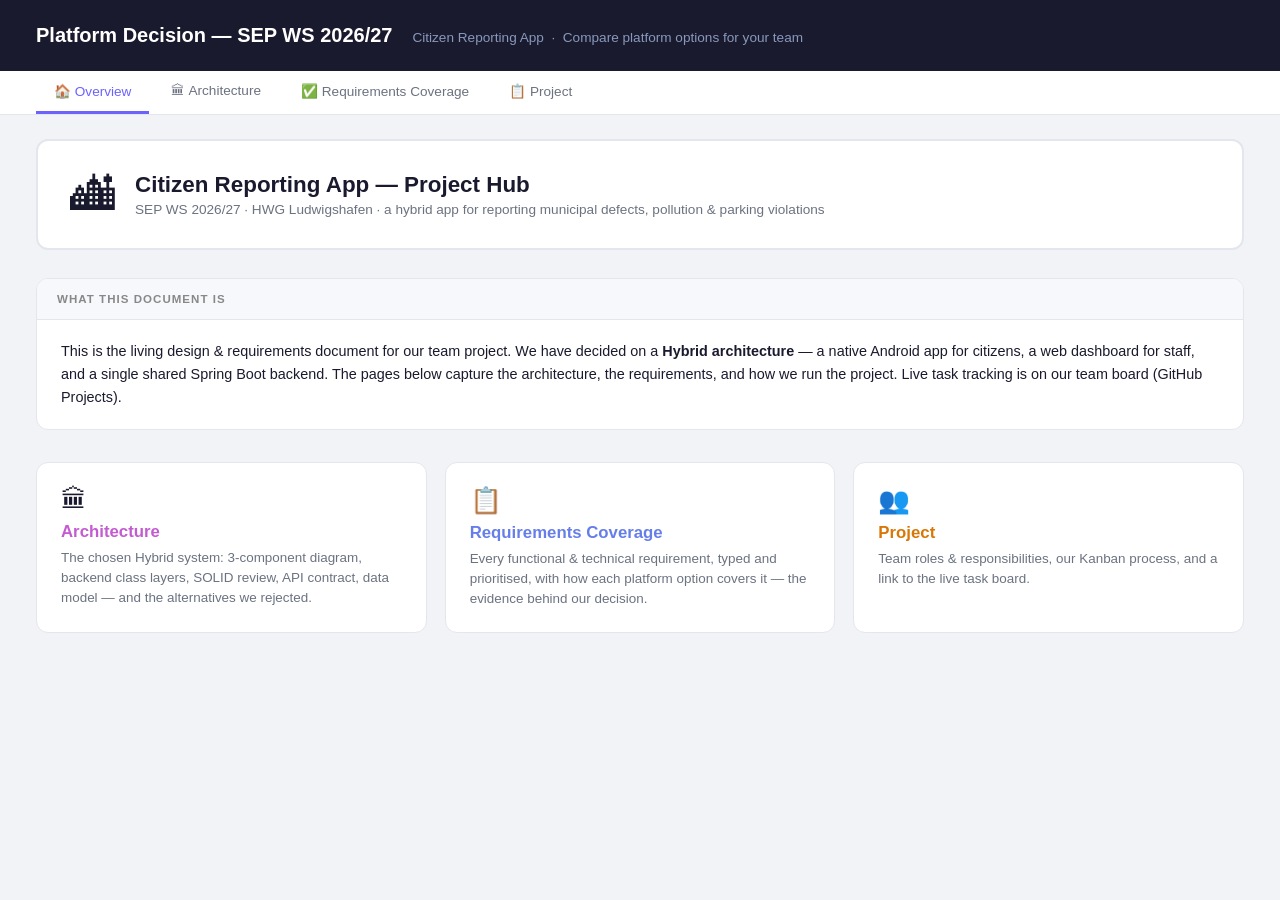
==== docs/platform-comparison.html @ 3f9d4eb7 "Move presentation page into /docs to separate it from source code" ====
<!DOCTYPE html>
<html lang="en">
<head>
<meta charset="UTF-8">
<meta name="viewport" content="width=device-width, initial-scale=1.0">
<title>Platform Decision — SEP WS 2026/27</title>
<style>
* { box-sizing: border-box; margin: 0; padding: 0; }

:root {
  --web:     #667eea;
  --desktop: #f09319;
  --mobile:  #11998e;
  --hybrid:  #c35bd1;
  --bg:      #f2f3f7;
  --surface: #ffffff;
  --border:  #e4e6ed;
  --text:    #1a1a2e;
  --muted:   #6b7280;
  --green:   #16a34a;
  --red:     #dc2626;
}

body { font-family: -apple-system, BlinkMacSystemFont, "Segoe UI", sans-serif; background: var(--bg); color: var(--text); }
html { overflow-y: scroll; }

/* ── HEADER ── */
header { background: var(--text); color: white; padding: 24px 36px; display: flex; align-items: baseline; gap: 20px; }
header h1 { font-size: 1.25rem; font-weight: 700; }
header span { color: #8899bb; font-size: 0.85rem; }

/* ── NAV TABS ── */
.tabs { background: var(--surface); border-bottom: 1px solid var(--border); padding: 0 36px; display: flex; gap: 4px; }
.tab { padding: 12px 18px; font-size: 0.85rem; font-weight: 500; color: var(--muted); border-bottom: 3px solid transparent; cursor: pointer; white-space: nowrap; transition: all 0.15s; }
.tab:hover { color: var(--text); }
.tab.active { color: #6c63ff; border-bottom-color: #6c63ff; }
.tab[data-view="web"].active    { color: var(--web);     border-bottom-color: var(--web); }
.tab[data-view="desktop"].active{ color: var(--desktop); border-bottom-color: var(--desktop); }
.tab[data-view="mobile"].active { color: var(--mobile);  border-bottom-color: var(--mobile); }
.tab[data-view="hybrid"].active { color: var(--hybrid);  border-bottom-color: var(--hybrid); }

/* ── TOOLBAR ── */
.toolbar { background: var(--surface); border-bottom: 1px solid var(--border); padding: 10px 36px; display: flex; gap: 10px; align-items: center; flex-wrap: wrap; }
.toolbar-label { font-size: 0.8rem; color: var(--muted); }
.chip { padding: 5px 14px; border-radius: 16px; border: 1.5px solid var(--border); background: var(--surface); font-size: 0.8rem; font-weight: 500; color: var(--muted); cursor: pointer; transition: all 0.15s; user-select: none; }
.chip:hover { border-color: #6c63ff; color: #6c63ff; }
.chip.sel { background: #6c63ff; border-color: #6c63ff; color: white; }
.chip[data-p="web"].sel    { background: var(--web);     border-color: var(--web); }
.chip[data-p="desktop"].sel{ background: var(--desktop); border-color: var(--desktop); }
.chip[data-p="mobile"].sel { background: var(--mobile);  border-color: var(--mobile); }
.chip[data-p="hybrid"].sel { background: var(--hybrid);  border-color: var(--hybrid); }
.sep { width: 1px; height: 20px; background: var(--border); margin: 0 4px; }

/* ── MAIN ── */
.main { padding: 24px 36px; max-width: 1600px; margin: 0 auto; }

/* ── CARDS GRID ── */
.cards-grid { display: grid; gap: 18px; grid-template-columns: repeat(4, 1fr); }
.cards-grid.two-col   { grid-template-columns: repeat(2, 1fr); }
.cards-grid.three-col { grid-template-columns: repeat(3, 1fr); }

.card {
  background: var(--surface);
  border-radius: 12px;
  border: 2px solid var(--border);
  overflow: hidden;
  transition: border-color 0.2s, box-shadow 0.2s, opacity 0.2s, transform 0.15s;
  cursor: default;
}
.card:hover { box-shadow: 0 4px 18px rgba(0,0,0,0.1); }
.card.hidden { display: none; }

.card-header { padding: 16px 20px; display: flex; align-items: center; gap: 12px; }
.card[data-p="web"]    .card-header { background: #667eea12; border-bottom: 2px solid #667eea30; }
.card[data-p="desktop"].card-header { background: #f0931912; border-bottom: 2px solid #f0931930; }
.card[data-p="mobile"] .card-header { background: #11998e12; border-bottom: 2px solid #11998e30; }
.card[data-p="hybrid"] .card-header { background: #c35bd112; border-bottom: 2px solid #c35bd130; }
.card-icon { font-size: 1.6rem; }
.card-name { font-size: 1rem; font-weight: 700; }
.card-sub  { font-size: 0.75rem; color: var(--muted); margin-top: 2px; }
.badge { margin-left: auto; font-size: 0.65rem; font-weight: 700; padding: 3px 9px; border-radius: 12px; letter-spacing: 0.04em; white-space: nowrap; }
.badge-rec  { background: #6c63ff; color: white; }
.badge-high { background: #dc262618; color: var(--red); }
.badge-combo{ background: #c35bd118; color: var(--hybrid); }

/* ── SECTION ── */
.section { padding: 14px 20px; border-top: 1px solid #f0f0f6; }
.sec-title { font-size: 0.67rem; font-weight: 700; text-transform: uppercase; letter-spacing: 0.09em; color: #aaa; margin-bottom: 10px; }

/* ── TAGS ── */
.tags { display: flex; flex-wrap: wrap; gap: 5px; }
.tag { padding: 3px 9px; border-radius: 5px; font-size: 0.73rem; font-weight: 500; }
.t-lang { background: #eef; color: #446; }
.t-fw   { background: #efe; color: #363; }
.t-db   { background: #fef3e2; color: #863; }
.t-map  { background: #e8f4fd; color: #256; }
.t-warn { background: #fef2f2; color: #991b1b; }

/* ── SCORES ── */
.scores { display: flex; flex-direction: column; gap: 9px; }
.sc-row { display: grid; grid-template-columns: 130px 1fr 36px; align-items: center; gap: 8px; }
.sc-label { font-size: 0.76rem; color: var(--muted); }
.sc-track { background: #f0f0f6; border-radius: 4px; height: 7px; overflow: visible; position: relative; }
.sc-bar   { height: 100%; border-radius: 4px; transition: width 0.5s ease; }
.card[data-p="web"]    .sc-bar { background: var(--web); }
.card[data-p="desktop"].sc-bar { background: var(--desktop); }
.card[data-p="mobile"] .sc-bar { background: var(--mobile); }
.card[data-p="hybrid"] .sc-bar { background: var(--hybrid); }
.sc-num { font-size: 0.72rem; font-weight: 600; color: var(--muted); text-align: right; }
.sc-best .sc-bar::after { content: "★"; position: absolute; right: -16px; top: -6px; font-size: 0.75rem; color: #f59e0b; }

/* ── PROS CONS ── */
.pc { display: grid; grid-template-columns: 1fr 1fr; gap: 10px; }
.pc-head { font-size: 0.72rem; font-weight: 700; margin-bottom: 6px; }
.pc-head.g { color: var(--green); }
.pc-head.r { color: var(--red); }
.pc-item { font-size: 0.77rem; color: #444; padding-left: 13px; position: relative; margin-bottom: 5px; line-height: 1.35; }
.pc-item.g::before { content: "+"; position: absolute; left: 0; color: var(--green); font-weight: 700; }
.pc-item.r::before { content: "−"; position: absolute; left: 0; color: var(--red); font-weight: 700; }

/* ── ARCHITECTURE (overview cards — diagram only) ── */
.arch-diagram {
  background: #f7f8fc; border-radius: 8px; padding: 12px 14px;
  font-family: "SFMono-Regular", Consolas, monospace; font-size: 0.72rem;
  line-height: 1.75; color: #334; white-space: pre; overflow-x: auto;
}

/* ── KNOWLEDGE ── */
.k-legend { display: flex; gap: 12px; margin-bottom: 8px; }
.k-leg { font-size: 0.7rem; color: var(--muted); display: flex; align-items: center; gap: 4px; }
.dot { width: 7px; height: 7px; border-radius: 50%; flex-shrink: 0; }
.dk { background: var(--green); }
.dl { background: #f59e0b; }
.dh { background: var(--red); }
.k-list { list-style: none; }
.k-list li { font-size: 0.78rem; padding: 5px 0; border-bottom: 1px solid #f4f4f8; display: flex; align-items: center; gap: 8px; color: #444; }
.k-list li:last-child { border-bottom: none; }

/* ── REQUIREMENTS TABLE ── */
.req-table { width: 100%; border-collapse: collapse; font-size: 0.8rem; table-layout: fixed; }
.req-table th { background: #f7f8fc; padding: 9px 12px; text-align: left; font-size: 0.72rem; font-weight: 700; text-transform: uppercase; letter-spacing: 0.06em; color: #aaa; border-bottom: 2px solid var(--border); white-space: nowrap; }
.req-table th.center { text-align: center; }
.req-table td { padding: 9px 12px; border-bottom: 1px solid #f4f4f8; vertical-align: middle; }
.req-table tr:last-child td { border-bottom: none; }
.req-table tr:hover td { background: #fafafa; }
.req-name { font-weight: 600; color: var(--text); }
.req-desc { font-size: 0.73rem; color: var(--muted); margin-top: 2px; }
.req-cell { text-align: center; }
.fit { display: inline-flex; align-items: center; gap: 4px; padding: 2px 8px; border-radius: 10px; font-size: 0.72rem; font-weight: 600; max-width: 100%; overflow: hidden; text-overflow: ellipsis; white-space: nowrap; }
.fit-good  { color: #374151; }
.fit-ok    { background: #fef9c3; color: #854d0e; }
.fit-poor  { background: #fee2e2; color: #991b1b; }
.fit-great { color: #374151; }

/* source / type / role / priority badges */
.src-badge { display: inline-block; font-size: 0.67rem; font-weight: 700; padding: 2px 7px; border-radius: 8px; white-space: nowrap; letter-spacing: 0.02em; }
.src-assigned { background: #dbeafe; color: #1e40af; }
.src-implied  { background: #fef9c3; color: #854d0e; }
.src-ext      { background: #f3e8ff; color: #6b21a8; }
.type-badge, .role-badge, .pri-badge { display: inline-block; font-size: 0.67rem; font-weight: 700; padding: 2px 7px; border-radius: 8px; white-space: nowrap; }
.type-func { background: #e0f2fe; color: #0369a1; }
.type-tech { background: #fce7f3; color: #9d174d; }
.role-citizen { background: #ecfdf5; color: #065f46; }
.role-staff   { background: #eff6ff; color: #1e40af; }
.role-both    { background: #f5f3ff; color: #5b21b6; }
.pri-core { background: #fef3c7; color: #92400e; }
.pri-opt  { background: #f1f5f9; color: #475569; }

/* ── REQ FILTER BAR ── */
.req-filter-bar { background: white; border-radius: 12px; border: 1px solid var(--border); padding: 12px 16px; margin-top: 12px; display: flex; gap: 10px; align-items: center; flex-wrap: wrap; }
.req-filter-group { display: flex; align-items: center; gap: 6px; }
.req-filter-label { font-size: 0.75rem; font-weight: 700; color: var(--muted); white-space: nowrap; }
.req-filter-sep { width: 1px; height: 22px; background: var(--border); }

/* empty state */
.req-empty { text-align: center; padding: 32px; color: var(--muted); font-size: 0.85rem; background: white; border-radius: 12px; border: 1px solid var(--border); margin-top: 0; }

/* ── VIEWS ── */
.view { display: none; }
.view.active { display: block; }

/* ── SECTION VISIBILITY ── */
.section[data-sec] { }

/* ── DETAIL PAGE ── */
.detail-page { display: flex; flex-direction: column; gap: 28px; }

.detail-hero {
  background: var(--surface); border-radius: 12px; border: 2px solid var(--border);
  padding: 28px 32px; display: flex; align-items: center; gap: 20px;
}
.detail-hero-icon { font-size: 2.8rem; flex-shrink: 0; }
.detail-hero-title { font-size: 1.4rem; font-weight: 700; }
.detail-hero-sub { font-size: 0.85rem; color: var(--muted); margin-top: 4px; }
.detail-hero-badge { margin-left: auto; font-size: 0.7rem; font-weight: 700; padding: 5px 14px; border-radius: 14px; white-space: nowrap; }

.view[id^="view-web"]     .detail-hero { border-color: #667eea40; background: #667eea08; }
.view[id^="view-desktop"] .detail-hero { border-color: #f0931940; background: #f0931908; }
.view[id^="view-mobile"]  .detail-hero { border-color: #11998e40; background: #11998e08; }
.view[id^="view-hybrid"]  .detail-hero { border-color: #c35bd140; background: #c35bd108; }

.detail-grid { display: grid; grid-template-columns: 1fr 1fr; gap: 20px; }
.detail-grid.single { grid-template-columns: 1fr; }

.detail-card {
  background: var(--surface); border-radius: 12px; border: 1px solid var(--border);
  overflow: hidden;
}
.detail-card-header {
  padding: 14px 20px; background: #f7f8fc; border-bottom: 1px solid var(--border);
  font-size: 0.72rem; font-weight: 700; text-transform: uppercase;
  letter-spacing: 0.09em; color: #888;
}
.detail-card-body { padding: 18px 20px; }

/* tech table */
.tech-table { width: 100%; border-collapse: collapse; }
.tech-table tr { border-bottom: 1px solid #f0f0f6; }
.tech-table tr:last-child { border-bottom: none; }
.tech-table td { padding: 9px 4px; vertical-align: top; font-size: 0.82rem; }
.tech-table td:first-child { width: 130px; font-weight: 600; color: var(--muted); font-size: 0.75rem; padding-right: 12px; padding-top: 11px; }
.tech-tags { display: flex; flex-wrap: wrap; gap: 5px; }

/* component list */
.comp-list { display: flex; flex-direction: column; gap: 14px; }
.comp-item { display: flex; gap: 14px; align-items: flex-start; }
.comp-icon { font-size: 1.4rem; flex-shrink: 0; margin-top: 2px; }
.comp-name { font-size: 0.85rem; font-weight: 700; color: var(--text); margin-bottom: 4px; }
.comp-desc { font-size: 0.8rem; color: #555; line-height: 1.5; }
.comp-detail { font-size: 0.77rem; color: var(--muted); margin-top: 6px; line-height: 1.45; }
.comp-tags { display: flex; flex-wrap: wrap; gap: 4px; margin-top: 6px; }

/* arch diagram — wider in detail view */
.detail-arch-diagram {
  background: #f7f8fc; border-radius: 8px; padding: 16px 18px;
  font-family: "SFMono-Regular", Consolas, monospace; font-size: 0.76rem;
  line-height: 1.8; color: #334; white-space: pre; overflow-x: auto;
}

/* flow steps */
.flow-steps { display: flex; flex-direction: column; gap: 0; }
.flow-step { display: flex; gap: 14px; align-items: flex-start; padding: 12px 0; border-bottom: 1px solid #f0f0f6; }
.flow-step:last-child { border-bottom: none; }
.flow-num { width: 24px; height: 24px; border-radius: 50%; background: #6c63ff18; color: #6c63ff; font-size: 0.72rem; font-weight: 700; display: flex; align-items: center; justify-content: center; flex-shrink: 0; margin-top: 1px; }
.view[id="view-web"]     .flow-num { background: #667eea18; color: var(--web); }
.view[id="view-desktop"] .flow-num { background: #f0931918; color: var(--desktop); }
.view[id="view-mobile"]  .flow-num { background: #11998e18; color: var(--mobile); }
.view[id="view-hybrid"]  .flow-num { background: #c35bd118; color: var(--hybrid); }
.flow-title { font-size: 0.82rem; font-weight: 600; color: var(--text); margin-bottom: 3px; }
.flow-desc  { font-size: 0.78rem; color: var(--muted); line-height: 1.4; }

/* data model table */
.data-table { width: 100%; border-collapse: collapse; font-size: 0.8rem; }
.data-table th { background: #f7f8fc; padding: 7px 10px; text-align: left; font-size: 0.7rem; font-weight: 700; text-transform: uppercase; letter-spacing: 0.06em; color: #aaa; border-bottom: 2px solid var(--border); }
.data-table td { padding: 7px 10px; border-bottom: 1px solid #f4f4f8; color: #444; }
.data-table tr:last-child td { border-bottom: none; }
.col-type { font-family: "SFMono-Regular", Consolas, monospace; font-size: 0.72rem; color: #6c63ff; }
.col-note { font-size: 0.72rem; color: var(--muted); }

/* warning / info callout */
.callout { border-radius: 8px; padding: 12px 16px; font-size: 0.8rem; line-height: 1.5; display: flex; gap: 10px; align-items: flex-start; }
.callout-warn { background: #fef9c3; border-left: 3px solid #d97706; color: #78350f; }
.callout-info { background: #eff6ff; border-left: 3px solid #3b82f6; color: #1e40af; }
.callout-danger { background: #fee2e2; border-left: 3px solid #dc2626; color: #7f1d1d; }
.callout-icon { font-size: 1rem; flex-shrink: 0; margin-top: 1px; }
/* ── PROJECT VIEW ── */
.project-page { display: flex; flex-direction: column; gap: 28px; }

/* sprint timeline */
.sprint-timeline { display: flex; gap: 0; background: var(--surface); border-radius: 12px; border: 1px solid var(--border); overflow: hidden; }
.sprint-block { flex: 1; padding: 16px 18px; border-right: 1px solid var(--border); position: relative; }
.sprint-block:last-child { border-right: none; }
.sprint-block.active-phase { background: #6c63ff08; }
.sprint-num { font-size: 0.65rem; font-weight: 700; text-transform: uppercase; letter-spacing: 0.1em; color: var(--muted); margin-bottom: 4px; }
.sprint-name { font-size: 0.88rem; font-weight: 700; color: var(--text); margin-bottom: 6px; }
.sprint-goal { font-size: 0.75rem; color: var(--muted); line-height: 1.4; margin-bottom: 10px; }
.sprint-deliverables { display: flex; flex-direction: column; gap: 4px; }
.sprint-del { font-size: 0.72rem; color: #444; padding-left: 11px; position: relative; }
.sprint-del::before { content: "·"; position: absolute; left: 2px; color: #aaa; }
.sprint-status { display: inline-block; font-size: 0.62rem; font-weight: 700; padding: 2px 7px; border-radius: 8px; margin-top: 10px; letter-spacing: 0.04em; }
.status-done     { background: #dcfce7; color: #166534; }
.status-active   { background: #6c63ff18; color: #6c63ff; }
.status-pending  { background: #f1f5f9; color: #64748b; }

/* team table */
.team-table { width: 100%; border-collapse: collapse; font-size: 0.82rem; }
.team-table th { background: #f7f8fc; padding: 9px 14px; text-align: left; font-size: 0.7rem; font-weight: 700; text-transform: uppercase; letter-spacing: 0.07em; color: #aaa; border-bottom: 2px solid var(--border); }
.team-table td { padding: 10px 14px; border-bottom: 1px solid #f4f4f8; vertical-align: top; }
.team-table tr:last-child td { border-bottom: none; }
.member-name { font-weight: 700; color: var(--text); }
.member-you  { font-size: 0.65rem; font-weight: 700; background: #6c63ff; color: white; padding: 1px 6px; border-radius: 8px; margin-left: 6px; vertical-align: middle; }
.role-primary { font-weight: 600; color: var(--text); font-size: 0.8rem; }
.role-secondary { font-size: 0.74rem; color: var(--muted); margin-top: 2px; }
.pres-topic { display: inline-block; background: #eff6ff; color: #1e40af; font-size: 0.68rem; font-weight: 600; padding: 2px 7px; border-radius: 8px; margin: 2px 2px 2px 0; }
.report-topic { display: inline-block; background: #f0fdf4; color: #166534; font-size: 0.68rem; font-weight: 600; padding: 2px 7px; border-radius: 8px; margin: 2px 2px 2px 0; }

/* product backlog overview table */
.backlog-table { width: 100%; border-collapse: collapse; font-size: 0.8rem; table-layout: fixed; }
.backlog-table th { background: #f7f8fc; padding: 9px 14px; text-align: left; font-size: 0.7rem; font-weight: 700; text-transform: uppercase; letter-spacing: 0.07em; color: #aaa; border-bottom: 2px solid var(--border); }
.backlog-table td { padding: 9px 14px; border-bottom: 1px solid #f4f4f8; vertical-align: top; }
.backlog-table tr:last-child td { border-bottom: none; }
.backlog-table .sprint-col { font-weight: 700; color: var(--text); white-space: nowrap; }
.backlog-owner { display: inline-block; font-size: 0.68rem; font-weight: 700; background: #6c63ff12; color: #6c63ff; padding: 1px 7px; border-radius: 6px; margin: 1px 2px 1px 0; }
.backlog-task { font-size: 0.75rem; color: #444; margin: 1px 0; }

.tech-info-tag { cursor: pointer; transition: transform 0.1s, box-shadow 0.1s; }
.tech-info-tag:hover { transform: translateY(-1px); box-shadow: 0 2px 8px rgba(0,0,0,0.12); }
.tech-info-tag.active { outline: 2px solid #6c63ff; outline-offset: 1px; }
.tech-drawer-section { display: flex; flex-direction: column; gap: 6px; }
.tech-drawer-section-title { font-size: 0.68rem; font-weight: 700; text-transform: uppercase; letter-spacing: 0.08em; color: #6c63ff; }
.tech-drawer-section-body { font-size: 0.82rem; line-height: 1.6; color: #374151; }
.tech-drawer-install { background: #1e1e2e; color: #a5b4fc; font-family: ui-monospace,SFMono-Regular,Menlo,monospace; font-size: 0.78rem; padding: 10px 14px; border-radius: 6px; white-space: pre-wrap; line-height: 1.6; }
.tech-drawer-install .cmd-comment { color: #6b7280; }

/* process model note */
.process-note { background: var(--surface); border-radius: 12px; border: 1px solid var(--border); padding: 20px 24px; }
.process-note-title { font-size: 0.72rem; font-weight: 700; text-transform: uppercase; letter-spacing: 0.09em; color: #aaa; margin-bottom: 10px; }
.process-note p { font-size: 0.82rem; color: #444; line-height: 1.6; margin-bottom: 8px; }
.process-note p:last-child { margin-bottom: 0; }
.process-note strong { color: var(--text); }

</style>
</head>
<body>

<header>
  <h1>Platform Decision — SEP WS 2026/27</h1>
  <span>Citizen Reporting App &nbsp;·&nbsp; Compare platform options for your team</span>
</header>

<!-- TABS -->
<div class="tabs">
  <div class="tab active" data-view="overview">🏠 Overview</div>
  <div class="tab" data-view="hybrid">🏛 Architecture</div>
  <div class="tab" data-view="requirements">✅ Requirements Coverage</div>
  <div class="tab" data-view="project">📋 Project</div>
</div>

<div class="main">

  <!-- ════════════════════════════════════════════════════════
       OVERVIEW VIEW — landing page
  ════════════════════════════════════════════════════════ -->
  <div class="view active" id="view-overview">
    <div class="detail-page">

      <div class="detail-hero">
        <div class="detail-hero-icon">🏙</div>
        <div>
          <div class="detail-hero-title">Citizen Reporting App — Project Hub</div>
          <div class="detail-hero-sub">SEP WS 2026/27 · HWG Ludwigshafen · a hybrid app for reporting municipal defects, pollution &amp; parking violations</div>
        </div>
      </div>

      <div class="detail-card">
        <div class="detail-card-header">What this document is</div>
        <div class="detail-card-body" style="padding:20px 24px;font-size:0.9rem;line-height:1.6;color:var(--text);">
          This is the living design &amp; requirements document for our team project. We have decided on a <strong>Hybrid architecture</strong> — a native Android app for citizens, a web dashboard for staff, and a single shared Spring Boot backend. The pages below capture the architecture, the requirements, and how we run the project. Live task tracking is on our team board (GitHub Projects).
        </div>
      </div>

      <div class="cards-grid three-col" style="margin-top:4px;">
        <div class="detail-card" style="cursor:pointer;" onclick="document.querySelector('.tab[data-view=&quot;hybrid&quot;]').click()">
          <div class="detail-card-body" style="padding:22px 24px;">
            <div style="font-size:1.6rem;margin-bottom:8px;">🏛</div>
            <div style="font-weight:700;font-size:1.05rem;margin-bottom:6px;color:var(--hybrid);">Architecture</div>
            <div style="font-size:0.84rem;color:var(--muted);line-height:1.5;">The chosen Hybrid system: 3-component diagram, backend class layers, SOLID review, API contract, data model — and the alternatives we rejected.</div>
          </div>
        </div>
        <div class="detail-card" style="cursor:pointer;" onclick="document.querySelector('.tab[data-view=&quot;requirements&quot;]').click()">
          <div class="detail-card-body" style="padding:22px 24px;">
            <div style="font-size:1.6rem;margin-bottom:8px;">📋</div>
            <div style="font-weight:700;font-size:1.05rem;margin-bottom:6px;color:var(--web);">Requirements Coverage</div>
            <div style="font-size:0.84rem;color:var(--muted);line-height:1.5;">Every functional &amp; technical requirement, typed and prioritised, with how each platform option covers it — the evidence behind our decision.</div>
          </div>
        </div>
        <div class="detail-card" style="cursor:pointer;" onclick="document.querySelector('.tab[data-view=&quot;project&quot;]').click()">
          <div class="detail-card-body" style="padding:22px 24px;">
            <div style="font-size:1.6rem;margin-bottom:8px;">👥</div>
            <div style="font-weight:700;font-size:1.05rem;margin-bottom:6px;color:#d97706;">Project</div>
            <div style="font-size:0.84rem;color:var(--muted);line-height:1.5;">Team roles &amp; responsibilities, our Kanban process, and a link to the live task board.</div>
          </div>
        </div>
      </div>

    </div>
  </div>

  <!-- ════════════════════════════════════════════════════════
       REQUIREMENTS VIEW
  ════════════════════════════════════════════════════════ -->
  <div class="view" id="view-requirements">
    <div class="req-filter-bar">
      <div class="req-filter-group">
        <span class="req-filter-label">Type</span>
        <div class="chip" data-rf="type" data-rv="functional">Functional</div>
        <div class="chip" data-rf="type" data-rv="technical">Technical</div>
      </div>
      <div class="req-filter-sep"></div>
      <div class="req-filter-group">
        <span class="req-filter-label">Role</span>
        <div class="chip" data-rf="role" data-rv="citizen">Citizen</div>
        <div class="chip" data-rf="role" data-rv="staff">Staff</div>
        <div class="chip" data-rf="role" data-rv="both">Both</div>
      </div>
      <div class="req-filter-sep"></div>
      <div class="req-filter-group">
        <span class="req-filter-label">Source</span>
        <div class="chip" data-rf="source" data-rv="assigned">From assignment</div>
        <div class="chip" data-rf="source" data-rv="implied">Implied</div>
        <div class="chip" data-rf="source" data-rv="team">Team idea</div>
      </div>
      <div class="req-filter-sep"></div>
      <div class="req-filter-group">
        <span class="req-filter-label">Priority</span>
        <div class="chip" data-rf="priority" data-rv="core">Core</div>
        <div class="chip" data-rf="priority" data-rv="optional">Optional</div>
      </div>
    </div>

    <div id="req-empty" class="req-empty" style="display:none">No requirements match the current filters.</div>

    <div id="req-table-wrap" style="background:white;border-radius:12px;border:1px solid var(--border);overflow:hidden;margin-top:0;">
      <table class="req-table" id="reqTable">
        <thead>
          <tr>
            <th style="width:220px">Requirement</th>
            <th style="width:100px">Source</th>
            <th style="width:90px">Type</th>
            <th style="width:80px">Role</th>
            <th style="width:80px">Priority</th>
            <th class="center" style="width:140px;color:var(--web)">🌐 Web</th>
            <th class="center" style="width:140px;color:var(--desktop)">🖥 Desktop</th>
            <th class="center" style="width:140px;color:var(--mobile)">📱 Mobile</th>
            <th class="center" style="width:140px;color:var(--hybrid)">🔀 Hybrid</th>
          </tr>
        </thead>
        <tbody>
          <tr data-type="functional" data-role="citizen" data-source="assigned" data-priority="core">
            <td><div class="req-name">Report submission form</div><div class="req-desc">Submit with type, description, photo, and location</div></td>
            <td><span class="src-badge src-assigned">from assignment</span></td>
            <td><span class="type-badge type-func">Functional</span></td>
            <td><span class="role-badge role-citizen">Citizen</span></td>
            <td><span class="pri-badge pri-core">Core</span></td>
            <td class="req-cell"><span class="fit fit-great">✓ HTML form</span></td>
            <td class="req-cell"><span class="fit fit-great">✓ JavaFX form</span></td>
            <td class="req-cell"><span class="fit fit-great">✓ Native UI</span></td>
            <td class="req-cell"><span class="fit fit-great">✓ Native UI</span></td>
          </tr>
          <tr data-type="functional" data-role="citizen" data-source="assigned" data-priority="core">
            <td><div class="req-name">Map-based location selection</div><div class="req-desc">Citizen taps/clicks a point on the map to set location</div></td>
            <td><span class="src-badge src-assigned">from assignment</span></td>
            <td><span class="type-badge type-func">Functional</span></td>
            <td><span class="role-badge role-citizen">Citizen</span></td>
            <td><span class="pri-badge pri-core">Core</span></td>
            <td class="req-cell"><span class="fit fit-great">✓ Leaflet click</span></td>
            <td class="req-cell"><span class="fit fit-poor">✗ WebView hack</span></td>
            <td class="req-cell"><span class="fit fit-great">✓ OSMDroid</span></td>
            <td class="req-cell"><span class="fit fit-great">✓ OSMDroid</span></td>
          </tr>
          <tr data-type="functional" data-role="citizen" data-source="assigned" data-priority="core">
            <td><div class="req-name">Photo attachment</div><div class="req-desc">Optionally attach a photo to the report</div></td>
            <td><span class="src-badge src-assigned">from assignment</span></td>
            <td><span class="type-badge type-func">Functional</span></td>
            <td><span class="role-badge role-citizen">Citizen</span></td>
            <td><span class="pri-badge pri-core">Core</span></td>
            <td class="req-cell"><span class="fit fit-great">✓ File input</span></td>
            <td class="req-cell"><span class="fit fit-great">✓ File chooser</span></td>
            <td class="req-cell"><span class="fit fit-great">✓ Camera intent</span></td>
            <td class="req-cell"><span class="fit fit-great">✓ Camera intent</span></td>
          </tr>
          <tr data-type="functional" data-role="citizen" data-source="assigned" data-priority="core">
            <td><div class="req-name">Report category selection</div><div class="req-desc">Choose between defect, pollution, or parking violation</div></td>
            <td><span class="src-badge src-assigned">from assignment</span></td>
            <td><span class="type-badge type-func">Functional</span></td>
            <td><span class="role-badge role-citizen">Citizen</span></td>
            <td><span class="pri-badge pri-core">Core</span></td>
            <td class="req-cell"><span class="fit fit-great">✓ Dropdown/radio</span></td>
            <td class="req-cell"><span class="fit fit-great">✓ ComboBox</span></td>
            <td class="req-cell"><span class="fit fit-great">✓ Spinner/Radio</span></td>
            <td class="req-cell"><span class="fit fit-great">✓ All</span></td>
          </tr>
          <tr data-type="functional" data-role="citizen" data-source="assigned" data-priority="core">
            <td><div class="req-name">Textual description</div><div class="req-desc">Free-text field to describe the issue</div></td>
            <td><span class="src-badge src-assigned">from assignment</span></td>
            <td><span class="type-badge type-func">Functional</span></td>
            <td><span class="role-badge role-citizen">Citizen</span></td>
            <td><span class="pri-badge pri-core">Core</span></td>
            <td class="req-cell"><span class="fit fit-great">✓ Textarea</span></td>
            <td class="req-cell"><span class="fit fit-great">✓ TextArea</span></td>
            <td class="req-cell"><span class="fit fit-great">✓ EditText</span></td>
            <td class="req-cell"><span class="fit fit-great">✓ All</span></td>
          </tr>
          <tr data-type="functional" data-role="staff" data-source="assigned" data-priority="core">
            <td><div class="req-name">View all submitted reports</div><div class="req-desc">List or table of all citizen reports</div></td>
            <td><span class="src-badge src-assigned">from assignment</span></td>
            <td><span class="type-badge type-func">Functional</span></td>
            <td><span class="role-badge role-staff">Staff</span></td>
            <td><span class="pri-badge pri-core">Core</span></td>
            <td class="req-cell"><span class="fit fit-great">✓ Table/list view</span></td>
            <td class="req-cell"><span class="fit fit-great">✓ TableView</span></td>
            <td class="req-cell"><span class="fit fit-poor">✗ Needs extra UI</span></td>
            <td class="req-cell"><span class="fit fit-great">✓ Web dashboard</span></td>
          </tr>
          <tr data-type="functional" data-role="staff" data-source="assigned" data-priority="core">
            <td><div class="req-name">Edit report details</div><div class="req-desc">Staff can update or annotate a report</div></td>
            <td><span class="src-badge src-assigned">from assignment</span></td>
            <td><span class="type-badge type-func">Functional</span></td>
            <td><span class="role-badge role-staff">Staff</span></td>
            <td><span class="pri-badge pri-core">Core</span></td>
            <td class="req-cell"><span class="fit fit-great">✓ Form in browser</span></td>
            <td class="req-cell"><span class="fit fit-great">✓ Edit dialog</span></td>
            <td class="req-cell"><span class="fit fit-poor">✗ Needs extra UI</span></td>
            <td class="req-cell"><span class="fit fit-great">✓ Web form</span></td>
          </tr>
          <tr data-type="functional" data-role="staff" data-source="assigned" data-priority="core">
            <td><div class="req-name">Delete resolved reports</div><div class="req-desc">Remove a report after it has been handled</div></td>
            <td><span class="src-badge src-assigned">from assignment</span></td>
            <td><span class="type-badge type-func">Functional</span></td>
            <td><span class="role-badge role-staff">Staff</span></td>
            <td><span class="pri-badge pri-core">Core</span></td>
            <td class="req-cell"><span class="fit fit-great">✓ DELETE endpoint</span></td>
            <td class="req-cell"><span class="fit fit-great">✓ Button + SQL</span></td>
            <td class="req-cell"><span class="fit fit-poor">✗ Needs extra UI</span></td>
            <td class="req-cell"><span class="fit fit-great">✓ Web action</span></td>
          </tr>
          <tr data-type="technical" data-role="both" data-source="assigned" data-priority="core">
            <td><div class="req-name">Java and/or JavaScript</div><div class="req-desc">Mandatory language constraint from assignment</div></td>
            <td><span class="src-badge src-assigned">from assignment</span></td>
            <td><span class="type-badge type-tech">Technical</span></td>
            <td><span class="role-badge role-both">Both</span></td>
            <td><span class="pri-badge pri-core">Core</span></td>
            <td class="req-cell"><span class="fit fit-great">✓ Both</span></td>
            <td class="req-cell"><span class="fit fit-great">✓ Java only</span></td>
            <td class="req-cell"><span class="fit fit-great">✓ Java (Android)</span></td>
            <td class="req-cell"><span class="fit fit-great">✓ Both</span></td>
          </tr>
          <tr data-type="technical" data-role="both" data-source="assigned" data-priority="core">
            <td><div class="req-name">OpenStreetMap / Leaflet</div><div class="req-desc">Suggested tools for map data and rendering</div></td>
            <td><span class="src-badge src-assigned">from assignment</span></td>
            <td><span class="type-badge type-tech">Technical</span></td>
            <td><span class="role-badge role-both">Both</span></td>
            <td><span class="pri-badge pri-core">Core</span></td>
            <td class="req-cell"><span class="fit fit-great">✓ Leaflet native</span></td>
            <td class="req-cell"><span class="fit fit-ok">△ Via WebView</span></td>
            <td class="req-cell"><span class="fit fit-great">✓ OSMDroid</span></td>
            <td class="req-cell"><span class="fit fit-great">✓ Both</span></td>
          </tr>
          <tr data-type="technical" data-role="both" data-source="implied" data-priority="core">
            <td><div class="req-name">Shared data between roles</div><div class="req-desc">Citizen submissions must be visible to staff — requires a central data store</div></td>
            <td><span class="src-badge src-implied">implied</span></td>
            <td><span class="type-badge type-tech">Technical</span></td>
            <td><span class="role-badge role-both">Both</span></td>
            <td><span class="pri-badge pri-core">Core</span></td>
            <td class="req-cell"><span class="fit fit-great">✓ Central DB</span></td>
            <td class="req-cell"><span class="fit fit-poor">✗ Standalone breaks this</span></td>
            <td class="req-cell"><span class="fit fit-great">✓ Central DB</span></td>
            <td class="req-cell"><span class="fit fit-great">✓ Central DB</span></td>
          </tr>
          <tr data-type="functional" data-role="citizen" data-source="assigned" data-priority="optional">
            <td><div class="req-name">Parking violation reports</div><div class="req-desc">Third report category, explicitly marked optional in the assignment</div></td>
            <td><span class="src-badge src-assigned">from assignment</span></td>
            <td><span class="type-badge type-func">Functional</span></td>
            <td><span class="role-badge role-citizen">Citizen</span></td>
            <td><span class="pri-badge pri-opt">Optional</span></td>
            <td class="req-cell"><span class="fit fit-great">✓ Extra enum value</span></td>
            <td class="req-cell"><span class="fit fit-great">✓ Extra enum value</span></td>
            <td class="req-cell"><span class="fit fit-great">✓ Extra category</span></td>
            <td class="req-cell"><span class="fit fit-great">✓ All</span></td>
          </tr>
          <tr data-type="technical" data-role="staff" data-source="team" data-priority="optional">
            <td><div class="req-name">Staff authentication / login</div><div class="req-desc">Protect the staff view behind a login — not in the assignment but needed for any real deployment</div></td>
            <td><span class="src-badge src-ext">team idea</span></td>
            <td><span class="type-badge type-tech">Technical</span></td>
            <td><span class="role-badge role-staff">Staff</span></td>
            <td><span class="pri-badge pri-opt">Optional</span></td>
            <td class="req-cell"><span class="fit fit-great">✓ Session / JWT</span></td>
            <td class="req-cell"><span class="fit fit-ok">△ Local login dialog</span></td>
            <td class="req-cell"><span class="fit fit-poor">✗ Needs extra UI</span></td>
            <td class="req-cell"><span class="fit fit-great">✓ Web login</span></td>
          </tr>
          <tr data-type="functional" data-role="citizen" data-source="team" data-priority="optional">
            <td><div class="req-name">GPS auto-fill location</div><div class="req-desc">Pre-fill the map location from device GPS</div></td>
            <td><span class="src-badge src-ext">team idea</span></td>
            <td><span class="type-badge type-func">Functional</span></td>
            <td><span class="role-badge role-citizen">Citizen</span></td>
            <td><span class="pri-badge pri-opt">Optional</span></td>
            <td class="req-cell"><span class="fit fit-ok">△ Browser Geolocation API</span></td>
            <td class="req-cell"><span class="fit fit-poor">✗ Not available</span></td>
            <td class="req-cell"><span class="fit fit-great">✓ FusedLocation</span></td>
            <td class="req-cell"><span class="fit fit-great">✓ FusedLocation</span></td>
          </tr>
          <tr data-type="functional" data-role="staff" data-source="team" data-priority="optional">
            <td><div class="req-name">Map overview for staff</div><div class="req-desc">Staff see all open reports as pins on a map</div></td>
            <td><span class="src-badge src-ext">team idea</span></td>
            <td><span class="type-badge type-func">Functional</span></td>
            <td><span class="role-badge role-staff">Staff</span></td>
            <td><span class="pri-badge pri-opt">Optional</span></td>
            <td class="req-cell"><span class="fit fit-great">✓ Leaflet markers</span></td>
            <td class="req-cell"><span class="fit fit-poor">✗ WebView hack</span></td>
            <td class="req-cell"><span class="fit fit-poor">✗ Needs extra UI</span></td>
            <td class="req-cell"><span class="fit fit-great">✓ Leaflet (web)</span></td>
          </tr>
          <tr data-type="functional" data-role="staff" data-source="team" data-priority="optional">
            <td><div class="req-name">Report status tracking</div><div class="req-desc">Status field (open → in progress → resolved)</div></td>
            <td><span class="src-badge src-ext">team idea</span></td>
            <td><span class="type-badge type-func">Functional</span></td>
            <td><span class="role-badge role-staff">Staff</span></td>
            <td><span class="pri-badge pri-opt">Optional</span></td>
            <td class="req-cell"><span class="fit fit-great">✓ Dropdown + DB column</span></td>
            <td class="req-cell"><span class="fit fit-great">✓ ComboBox + DB</span></td>
            <td class="req-cell"><span class="fit fit-poor">✗ Needs extra UI</span></td>
            <td class="req-cell"><span class="fit fit-great">✓ Both UIs</span></td>
          </tr>
        </tbody>
      </table>
    </div>
  </div><!-- /view-requirements -->


  <!-- ════════════════════════════════════════════════════════
       ARCHITECTURE VIEW (chosen: Hybrid)
  ════════════════════════════════════════════════════════ -->
  <div class="view" id="view-hybrid">
    <div class="detail-page">

      <div class="detail-hero">
        <div class="detail-hero-icon">🏛</div>
        <div>
          <div class="detail-hero-title">Architecture — Web + Mobile Hybrid</div>
          <div class="detail-hero-sub">Our chosen design · Android app for citizens · Web dashboard for staff · single shared Spring Boot backend</div>
        </div>
        <div class="detail-hero-badge badge-combo">Chosen Solution</div>
      </div>

      <!-- Technologies -->
      <div class="detail-card">
        <div class="detail-card-header">Technologies &amp; Frameworks <span style="font-size:0.72rem;font-weight:400;color:var(--muted);margin-left:8px">· click any tag to learn more</span></div>
        <div class="detail-card-body">
          <table class="tech-table">
            <tr>
              <td>Languages</td>
              <td><div class="tech-tags">
                <span class="tag t-lang tech-info-tag" data-tech="java">Java (Android + Backend)</span>
                <span class="tag t-lang tech-info-tag" data-tech="javascript">JavaScript (Web)</span>
              </div></td>
            </tr>
            <tr>
              <td>Android</td>
              <td><div class="tech-tags">
                <span class="tag t-fw tech-info-tag" data-tech="android-sdk">Android SDK</span>
                <span class="tag t-map tech-info-tag" data-tech="osmdroid">OSMDroid</span>
                <span class="tag t-fw tech-info-tag" data-tech="fusedlocation">FusedLocation</span>
                <span class="tag t-fw tech-info-tag" data-tech="camera-intent">Camera Intent</span>
                <span class="tag t-fw tech-info-tag" data-tech="retrofit">Retrofit 2</span>
              </div></td>
            </tr>
            <tr>
              <td>Web</td>
              <td><div class="tech-tags">
                <span class="tag t-fw tech-info-tag" data-tech="vanilla-js">Vanilla JS</span>
                <span class="tag t-map tech-info-tag" data-tech="leaflet">Leaflet.js</span>
                <span class="tag t-map tech-info-tag" data-tech="osm">OpenStreetMap</span>
              </div></td>
            </tr>
            <tr>
              <td>Backend</td>
              <td><div class="tech-tags">
                <span class="tag t-fw tech-info-tag" data-tech="spring-boot">Spring Boot 3</span>
                <span class="tag t-fw tech-info-tag" data-tech="spring-security">Spring Security</span>
                <span class="tag t-fw tech-info-tag" data-tech="spring-jpa">Spring Data JPA</span>
                <span class="tag t-db tech-info-tag" data-tech="postgresql">PostgreSQL</span>
                <span class="tag t-fw tech-info-tag" data-tech="openapi">OpenAPI / Swagger</span>
              </div></td>
            </tr>
          </table>
        </div>
      </div>

      <!-- Tech info drawer -->
      <div id="tech-drawer-overlay" style="display:none;position:fixed;inset:0;background:rgba(0,0,0,0.35);z-index:1000;" onclick="closeTechDrawer()"></div>
      <div id="tech-drawer" style="display:none;position:fixed;top:0;right:0;width:420px;max-width:95vw;height:100vh;background:white;box-shadow:-4px 0 32px rgba(0,0,0,0.15);z-index:1001;overflow-y:auto;padding:0;flex-direction:column;">
        <div id="tech-drawer-header" style="padding:20px 24px 16px;border-bottom:1px solid #f0f0f6;display:flex;align-items:flex-start;justify-content:space-between;gap:12px;position:sticky;top:0;background:white;z-index:1;">
          <div>
            <div id="tech-drawer-title" style="font-size:1.15rem;font-weight:700;color:var(--text);margin-bottom:3px;"></div>
            <div id="tech-drawer-category" style="font-size:0.75rem;color:var(--muted);font-weight:500;"></div>
          </div>
          <button onclick="closeTechDrawer()" style="background:none;border:none;cursor:pointer;font-size:1.2rem;color:#aaa;padding:2px 6px;line-height:1;flex-shrink:0;">✕</button>
        </div>
        <div id="tech-drawer-body" style="padding:20px 24px;display:flex;flex-direction:column;gap:20px;"></div>
      </div>

      <!-- Architecture Diagram -->
      <div class="detail-card">
        <div class="detail-card-header">System Architecture</div>
        <div class="detail-card-body" style="padding:28px 32px;">
          <!--
            Header band = 46px tall.  Title baseline = y+30, stereotype = y+43.
            Content divider line = y+46.  Rows start at y+46, each 16px line-height.
            Footer divider at y+46+(n*16), footer text 14px below that.
          -->
          <svg viewBox="0 0 780 450" xmlns="http://www.w3.org/2000/svg" style="width:100%;max-width:780px;display:block;margin:0 auto;" font-family="ui-monospace,SFMono-Regular,Menlo,monospace">
            <defs>
              <marker id="ah" markerWidth="8" markerHeight="6" refX="7" refY="3" orient="auto">
                <polygon points="0 0, 8 3, 0 6" fill="#64748b"/>
              </marker>
              <marker id="ah2" markerWidth="8" markerHeight="6" refX="7" refY="3" orient="auto">
                <polygon points="0 0, 8 3, 0 6" fill="#6c63ff"/>
              </marker>
            </defs>

            <!-- ══ Android  x=20 y=50 w=185 ══
                 header:   y=50..96  (46px)
                 divider:  y=96
                 rows×5:   y=96..176  (5×16=80px)  → baselines 110,126,142,158,174
                 footer div y=178
                 footer text y=193
                 box bottom  y=50+200=250            -->
            <rect x="20"  y="50"  width="185" height="200" rx="6" fill="#f0fdf4" stroke="#16a34a" stroke-width="1.5"/>
            <rect x="20"  y="50"  width="185" height="46"  rx="6" fill="#16a34a"/>
            <rect x="20"  y="78"  width="185" height="18"  fill="#16a34a"/>
            <text x="112" y="77"  text-anchor="middle" fill="white"  font-weight="bold" font-size="15">Android App</text>
            <text x="112" y="92"  text-anchor="middle" fill="#bbf7d0" font-size="10">«client» Citizens</text>
            <line x1="20" y1="96" x2="205" y2="96" stroke="#dcfce7" stroke-width="1"/>
            <text x="32" y="112" fill="#166534" font-size="10">+ ReportFragment</text>
            <text x="32" y="128" fill="#166534" font-size="10">+ OSMDroid MapView</text>
            <text x="32" y="144" fill="#166534" font-size="10">+ FusedLocationClient</text>
            <text x="32" y="160" fill="#166534" font-size="10">+ CameraIntent</text>
            <text x="32" y="176" fill="#166534" font-size="10">+ RetrofitClient</text>
            <line x1="20" y1="182" x2="205" y2="182" stroke="#dcfce7" stroke-width="1"/>
            <text x="32" y="196" fill="#16a34a" font-size="9" font-style="italic">Java · Android SDK</text>

            <!-- ══ Web  x=575 y=50 w=185 ══ (same heights as Android) -->
            <rect x="575" y="50"  width="185" height="200" rx="6" fill="#eff6ff" stroke="#2563eb" stroke-width="1.5"/>
            <rect x="575" y="50"  width="185" height="46"  rx="6" fill="#2563eb"/>
            <rect x="575" y="78"  width="185" height="18"  fill="#2563eb"/>
            <text x="667" y="77"  text-anchor="middle" fill="white"  font-weight="bold" font-size="15">Web Dashboard</text>
            <text x="667" y="92"  text-anchor="middle" fill="#bfdbfe" font-size="10">«client» Staff</text>
            <line x1="575" y1="96" x2="760" y2="96" stroke="#dbeafe" stroke-width="1"/>
            <text x="587" y="112" fill="#1e40af" font-size="10">+ ReportTableView</text>
            <text x="587" y="128" fill="#1e40af" font-size="10">+ LeafletMapView</text>
            <text x="587" y="144" fill="#1e40af" font-size="10">+ EditReportModal</text>
            <text x="587" y="160" fill="#1e40af" font-size="10">+ LoginForm</text>
            <text x="587" y="176" fill="#1e40af" font-size="10">+ ApiService (fetch)</text>
            <line x1="575" y1="182" x2="760" y2="182" stroke="#dbeafe" stroke-width="1"/>
            <text x="587" y="196" fill="#2563eb" font-size="9" font-style="italic">JavaScript · Leaflet.js</text>

            <!-- ══ Spring Boot  x=278 y=20 w=224 ══
                 header:   y=20..66  (46px)
                 divider:  y=66
                 rows×6:   baselines 82,98,114,130,146,162
                 svc div:  y=168
                 svc×2:    baselines 182,196
                 tech div: y=202
                 tech×2:   baselines 216,230
                 box bottom y=20+246=266               -->
            <rect x="278" y="20"  width="224" height="246" rx="6" fill="#faf5ff" stroke="#6c63ff" stroke-width="2"/>
            <rect x="278" y="20"  width="224" height="46"  rx="6" fill="#6c63ff"/>
            <rect x="278" y="48"  width="224" height="18"  fill="#6c63ff"/>
            <text x="390" y="47"  text-anchor="middle" fill="white"  font-weight="bold" font-size="15">Spring Boot 3</text>
            <text x="390" y="62"  text-anchor="middle" fill="#e9d5ff" font-size="10">«REST API» Backend</text>
            <line x1="278" y1="66" x2="502" y2="66" stroke="#ede9fe" stroke-width="1"/>
            <text x="290" y="82"  fill="#5b21b6" font-size="10">POST   /api/reports</text>
            <text x="290" y="98"  fill="#5b21b6" font-size="10">GET    /api/reports</text>
            <text x="290" y="114" fill="#5b21b6" font-size="10">PUT    /api/reports/{id}</text>
            <text x="290" y="130" fill="#5b21b6" font-size="10">DELETE /api/reports/{id}</text>
            <text x="290" y="146" fill="#5b21b6" font-size="10">POST   /api/auth/login</text>
            <text x="290" y="162" fill="#5b21b6" font-size="10">GET    /api/photos/{id}</text>
            <line x1="278" y1="168" x2="502" y2="168" stroke="#ede9fe" stroke-width="1"/>
            <text x="290" y="182" fill="#7c3aed" font-size="9" font-style="italic">ReportService</text>
            <text x="290" y="196" fill="#7c3aed" font-size="9" font-style="italic">AuthService · PhotoService</text>
            <line x1="278" y1="202" x2="502" y2="202" stroke="#ede9fe" stroke-width="1"/>
            <text x="290" y="216" fill="#6c63ff" font-size="9" font-style="italic">Spring Security · Spring Data JPA</text>
            <text x="290" y="230" fill="#6c63ff" font-size="9" font-style="italic">Java · Spring Boot</text>

            <!-- ══ PostgreSQL  x=305 y=345 w=170 ══
                 header: 46px  title baseline=375  stereotype=390
                 divider y=391
                 rows×2  baselines 405,419
                 box bottom 345+90=435              -->
            <rect x="305" y="345" width="170" height="90"  rx="6" fill="#fff7ed" stroke="#d97706" stroke-width="1.5"/>
            <rect x="305" y="345" width="170" height="46"  rx="6" fill="#d97706"/>
            <rect x="305" y="373" width="170" height="18"  fill="#d97706"/>
            <text x="390" y="372" text-anchor="middle" fill="white"  font-weight="bold" font-size="15">PostgreSQL</text>
            <text x="390" y="387" text-anchor="middle" fill="#fef3c7" font-size="10">«database»</text>
            <line x1="305" y1="391" x2="475" y2="391" stroke="#fde68a" stroke-width="1"/>
            <text x="317" y="406" fill="#92400e" font-size="10">report · user · photo</text>
            <text x="317" y="422" fill="#92400e" font-size="10">/uploads/ (photo files)</text>

            <!-- Android → Spring Boot (mid-header level ~y=73) -->
            <line x1="205" y1="130" x2="278" y2="120" stroke="#64748b" stroke-width="1.5" marker-end="url(#ah)"/>
            <text x="210" y="118" fill="#64748b" font-size="9">POST /api</text>

            <!-- Spring Boot ↔ Web -->
            <line x1="502" y1="112" x2="575" y2="126" stroke="#64748b" stroke-width="1.5" marker-end="url(#ah)"/>
            <line x1="575" y1="142" x2="502" y2="128" stroke="#64748b" stroke-width="1.5" marker-end="url(#ah)"/>
            <text x="508" y="108" fill="#64748b" font-size="9">JSON/REST</text>

            <!-- Spring Boot → PostgreSQL -->
            <line x1="390" y1="266" x2="390" y2="345" stroke="#6c63ff" stroke-width="1.5" marker-end="url(#ah2)"/>
            <text x="396" y="310" fill="#6c63ff" font-size="9">JPA/Hibernate</text>
          </svg>
        </div>
      </div>

      <!-- SOLID Principles Review -->
      <div class="detail-card">
        <div class="detail-card-header">SOLID Principles &mdash; Architecture Review <span style="font-size:0.72rem;font-weight:400;color:var(--muted);margin-left:8px">· how our Spring Boot layered backend applies each principle</span></div>
        <div class="detail-card-body" style="padding:24px 28px;">

          <p style="font-size:0.85rem;color:var(--muted);margin:0 0 20px;line-height:1.5;">
            SOLID is a set of five object-oriented design principles that keep code maintainable and extensible. Our backend follows the classic layered structure
            <strong>Controller &rarr; Service &rarr; Repository &rarr; JPA Entity</strong>, which naturally supports all five. Each principle below lists how we comply and what a violation would look like.
          </p>

          <div style="display:flex;flex-direction:column;gap:14px;">

            <!-- S -->
            <div style="border:1px solid var(--border);border-radius:10px;padding:16px 18px;">
              <div style="display:flex;align-items:baseline;gap:10px;margin-bottom:6px;">
                <span style="font-weight:800;font-size:1.1rem;color:var(--hybrid);">S</span>
                <span style="font-weight:700;">Single Responsibility Principle</span>
                <span style="font-size:0.75rem;color:var(--muted);">A class should have one reason to change.</span>
              </div>
              <div style="font-size:0.85rem;line-height:1.55;">
                <div style="margin-bottom:4px;"><strong style="color:#2e9e5b;">✓ We comply:</strong> <code>ReportController</code> only handles HTTP, <code>ReportService</code> holds business logic, <code>ReportRepository</code> only does persistence. Photo handling lives in its own <code>PhotoService</code>.</div>
                <div><strong style="color:#c0392b;">✗ Violation:</strong> a single <code>ReportManager</code> class that parses the HTTP request, validates, writes to the DB, and resizes the uploaded photo &mdash; four reasons to change in one place.</div>
              </div>
            </div>

            <!-- O -->
            <div style="border:1px solid var(--border);border-radius:10px;padding:16px 18px;">
              <div style="display:flex;align-items:baseline;gap:10px;margin-bottom:6px;">
                <span style="font-weight:800;font-size:1.1rem;color:var(--hybrid);">O</span>
                <span style="font-weight:700;">Open/Closed Principle</span>
                <span style="font-size:0.75rem;color:var(--muted);">Open for extension, closed for modification.</span>
              </div>
              <div style="font-size:0.85rem;line-height:1.55;">
                <div style="margin-bottom:4px;"><strong style="color:#2e9e5b;">✓ We comply:</strong> report categories (pothole, pollution, parking) are an <code>enum</code> / lookup, so adding a new category needs no change to the service or controller logic. New validation rules can be added as separate <code>Validator</code> beans.</div>
                <div><strong style="color:#c0392b;">✗ Violation:</strong> a big <code>if (type.equals("pothole")) … else if … </code> chain in the service that must be edited every time a new report type is introduced.</div>
              </div>
            </div>

            <!-- L -->
            <div style="border:1px solid var(--border);border-radius:10px;padding:16px 18px;">
              <div style="display:flex;align-items:baseline;gap:10px;margin-bottom:6px;">
                <span style="font-weight:800;font-size:1.1rem;color:var(--hybrid);">L</span>
                <span style="font-weight:700;">Liskov Substitution Principle</span>
                <span style="font-size:0.75rem;color:var(--muted);">Subtypes must be usable in place of their base type.</span>
              </div>
              <div style="font-size:0.85rem;line-height:1.55;">
                <div style="margin-bottom:4px;"><strong style="color:#2e9e5b;">✓ We comply:</strong> any <code>JpaRepository&lt;Report, Long&gt;</code> implementation Spring injects behaves identically to the interface contract &mdash; the service never needs to know which concrete implementation it got.</div>
                <div><strong style="color:#c0392b;">✗ Violation:</strong> a <code>ReadOnlyReportRepository</code> that extends the repository interface but throws on <code>save()</code> &mdash; callers expecting a working <code>save()</code> would break.</div>
              </div>
            </div>

            <!-- I -->
            <div style="border:1px solid var(--border);border-radius:10px;padding:16px 18px;">
              <div style="display:flex;align-items:baseline;gap:10px;margin-bottom:6px;">
                <span style="font-weight:800;font-size:1.1rem;color:var(--hybrid);">I</span>
                <span style="font-weight:700;">Interface Segregation Principle</span>
                <span style="font-size:0.75rem;color:var(--muted);">Don't force clients to depend on methods they don't use.</span>
              </div>
              <div style="font-size:0.85rem;line-height:1.55;">
                <div style="margin-bottom:4px;"><strong style="color:#2e9e5b;">✓ We comply:</strong> separate focused interfaces &mdash; <code>ReportRepository</code>, <code>PhotoRepository</code>, <code>UserRepository</code> &mdash; so the Android citizen endpoints never see staff-only operations.</div>
                <div><strong style="color:#c0392b;">✗ Violation:</strong> one fat <code>DataService</code> interface with <code>saveReport()</code>, <code>deleteUser()</code>, <code>resizePhoto()</code>, <code>exportCsv()</code> that every consumer must implement or depend on.</div>
              </div>
            </div>

            <!-- D -->
            <div style="border:1px solid var(--border);border-radius:10px;padding:16px 18px;">
              <div style="display:flex;align-items:baseline;gap:10px;margin-bottom:6px;">
                <span style="font-weight:800;font-size:1.1rem;color:var(--hybrid);">D</span>
                <span style="font-weight:700;">Dependency Inversion Principle</span>
                <span style="font-size:0.75rem;color:var(--muted);">Depend on abstractions, not concretions.</span>
              </div>
              <div style="font-size:0.85rem;line-height:1.55;">
                <div style="margin-bottom:4px;"><strong style="color:#2e9e5b;">✓ We comply:</strong> <code>ReportService</code> depends on the <code>ReportRepository</code> <em>interface</em>, injected by Spring's IoC container &mdash; not on a hand-built PostgreSQL class. Swapping the DB or mocking it in tests needs no service change.</div>
                <div><strong style="color:#c0392b;">✗ Violation:</strong> <code>ReportService</code> doing <code>new PostgresConnection()</code> directly in its constructor, hard-wiring the high-level logic to a low-level detail.</div>
              </div>
            </div>

          </div>
        </div>
      </div>

      <!-- Backend Layer Diagram -->
      <div class="detail-card">
        <div class="detail-card-header">Backend Class Layers <span style="font-size:0.72rem;font-weight:400;color:var(--muted);margin-left:8px">· the classes referenced in the SOLID review, by layer</span></div>
        <div class="detail-card-body" style="padding:24px 28px;">
          <p style="font-size:0.85rem;color:var(--muted);margin:0 0 18px;line-height:1.5;">
            Each layer depends only on the layer below it, through interfaces (Dependency Inversion). Photo has no own controller &mdash; photos only exist attached to a report, so they are served via <code>/reports/{id}/photo</code> sub-routes (YAGNI: a standalone <code>PhotoController</code> would expose routes nobody calls).
          </p>
          <svg viewBox="0 0 760 360" xmlns="http://www.w3.org/2000/svg" style="width:100%;max-width:760px;display:block;margin:0 auto;" font-family="ui-monospace,SFMono-Regular,Menlo,monospace" font-size="12">
            <defs>
              <marker id="bl-arr" markerWidth="9" markerHeight="7" refX="8" refY="3.5" orient="auto">
                <path d="M0,1 L8,3.5 L0,6" fill="none" stroke="#64748b" stroke-width="1.4"/>
              </marker>
            </defs>

            <!-- Layer labels (left gutter) -->
            <text x="8" y="48"  fill="var(--muted)" font-size="11" font-weight="700">CONTROLLER</text>
            <text x="8" y="128" fill="var(--muted)" font-size="11" font-weight="700">SERVICE</text>
            <text x="8" y="208" fill="var(--muted)" font-size="11" font-weight="700">REPOSITORY</text>
            <text x="8" y="288" fill="var(--muted)" font-size="11" font-weight="700">ENTITY (JPA)</text>

            <!-- Layer band separators -->
            <line x1="110" y1="80"  x2="750" y2="80"  stroke="var(--border)" stroke-dasharray="3 3"/>
            <line x1="110" y1="160" x2="750" y2="160" stroke="var(--border)" stroke-dasharray="3 3"/>
            <line x1="110" y1="240" x2="750" y2="240" stroke="var(--border)" stroke-dasharray="3 3"/>

            <!-- Column headers -->
            <text x="230" y="20" fill="var(--text)" font-size="11.5" font-weight="700" text-anchor="middle">Report</text>
            <text x="430" y="20" fill="var(--text)" font-size="11.5" font-weight="700" text-anchor="middle">Photo</text>
            <text x="630" y="20" fill="var(--text)" font-size="11.5" font-weight="700" text-anchor="middle">User / Auth</text>

            <!-- ROW 1: Controllers -->
            <rect x="150" y="30" width="160" height="38" rx="8" fill="#c35bd112" stroke="var(--hybrid)" stroke-width="1.3"/>
            <text x="230" y="54" text-anchor="middle" fill="var(--text)" font-weight="600">ReportController</text>

            <!-- Photo: no controller, placeholder note -->
            <text x="430" y="50" text-anchor="middle" fill="var(--muted)" font-size="10.5" font-style="italic">(via /reports/{id}/photo)</text>

            <rect x="550" y="30" width="160" height="38" rx="8" fill="#c35bd112" stroke="var(--hybrid)" stroke-width="1.3"/>
            <text x="630" y="54" text-anchor="middle" fill="var(--text)" font-weight="600">AuthController</text>

            <!-- ROW 2: Services -->
            <rect x="150" y="110" width="160" height="38" rx="8" fill="#667eea12" stroke="var(--web)" stroke-width="1.3"/>
            <text x="230" y="134" text-anchor="middle" fill="var(--text)" font-weight="600">ReportService</text>

            <rect x="350" y="110" width="160" height="38" rx="8" fill="#667eea12" stroke="var(--web)" stroke-width="1.3"/>
            <text x="430" y="134" text-anchor="middle" fill="var(--text)" font-weight="600">PhotoService</text>

            <rect x="550" y="110" width="160" height="38" rx="8" fill="#667eea12" stroke="var(--web)" stroke-width="1.3"/>
            <text x="630" y="134" text-anchor="middle" fill="var(--text)" font-weight="600">AuthService</text>

            <!-- ROW 3: Repositories -->
            <rect x="150" y="190" width="160" height="38" rx="8" fill="#11998e12" stroke="var(--mobile)" stroke-width="1.3"/>
            <text x="230" y="214" text-anchor="middle" fill="var(--text)" font-weight="600">ReportRepository</text>

            <rect x="350" y="190" width="160" height="38" rx="8" fill="#11998e12" stroke="var(--mobile)" stroke-width="1.3"/>
            <text x="430" y="214" text-anchor="middle" fill="var(--text)" font-weight="600">PhotoRepository</text>

            <rect x="550" y="190" width="160" height="38" rx="8" fill="#11998e12" stroke="var(--mobile)" stroke-width="1.3"/>
            <text x="630" y="214" text-anchor="middle" fill="var(--text)" font-weight="600">UserRepository</text>

            <!-- ROW 4: Entities -->
            <rect x="150" y="270" width="160" height="38" rx="8" fill="#f7f8fc" stroke="var(--border)" stroke-width="1.3"/>
            <text x="230" y="294" text-anchor="middle" fill="var(--text)" font-weight="600">Report</text>

            <rect x="350" y="270" width="160" height="38" rx="8" fill="#f7f8fc" stroke="var(--border)" stroke-width="1.3"/>
            <text x="430" y="294" text-anchor="middle" fill="var(--text)" font-weight="600">Photo</text>

            <rect x="550" y="270" width="160" height="38" rx="8" fill="#f7f8fc" stroke="var(--border)" stroke-width="1.3"/>
            <text x="630" y="294" text-anchor="middle" fill="var(--text)" font-weight="600">User</text>

            <!-- Dependency arrows (downward) -->
            <!-- Report column: Ctrl->Svc->Repo->Entity -->
            <line x1="230" y1="68"  x2="230" y2="108" stroke="#64748b" stroke-width="1.3" marker-end="url(#bl-arr)"/>
            <line x1="230" y1="148" x2="230" y2="188" stroke="#64748b" stroke-width="1.3" marker-end="url(#bl-arr)"/>
            <line x1="230" y1="228" x2="230" y2="268" stroke="#64748b" stroke-width="1.3" marker-end="url(#bl-arr)"/>

            <!-- Photo column: Svc->Repo->Entity -->
            <line x1="430" y1="148" x2="430" y2="188" stroke="#64748b" stroke-width="1.3" marker-end="url(#bl-arr)"/>
            <line x1="430" y1="228" x2="430" y2="268" stroke="#64748b" stroke-width="1.3" marker-end="url(#bl-arr)"/>

            <!-- User column: Ctrl->Svc->Repo->Entity -->
            <line x1="630" y1="68"  x2="630" y2="108" stroke="#64748b" stroke-width="1.3" marker-end="url(#bl-arr)"/>
            <line x1="630" y1="148" x2="630" y2="188" stroke="#64748b" stroke-width="1.3" marker-end="url(#bl-arr)"/>
            <line x1="630" y1="228" x2="630" y2="268" stroke="#64748b" stroke-width="1.3" marker-end="url(#bl-arr)"/>

            <!-- ReportController -> PhotoService (photo sub-route delegation) -->
            <path d="M310,49 C335,49 335,129 348,129" fill="none" stroke="#64748b" stroke-width="1.1" stroke-dasharray="4 3" marker-end="url(#bl-arr)"/>
          </svg>
          <p style="font-size:0.78rem;color:var(--muted);margin:14px 0 0;line-height:1.5;">
            Solid arrows = layer dependency (each depends on the interface below). Dashed arrow = <code>ReportController</code> delegates photo uploads to <code>PhotoService</code>. This diagram will be formalised into the full UML class diagram in Sprint 2.
          </p>
        </div>
      </div>

      <!-- API Contract -->
      <div class="detail-card">
        <div class="detail-card-header">API Contract <span style="font-size:0.72rem;font-weight:400;color:var(--muted);margin-left:8px">· the HTTP endpoints both frontends call &mdash; the agreed seam between backend and clients</span></div>
        <div class="detail-card-body" style="padding:24px 28px;">

          <style>
            .api-conv { display:flex;flex-wrap:wrap;gap:10px;margin-bottom:20px; }
            .api-conv > div { flex:1 1 220px;border:1px solid var(--border);border-radius:8px;padding:10px 12px;font-size:0.78rem;line-height:1.45; }
            .api-conv strong { display:block;font-size:0.68rem;text-transform:uppercase;letter-spacing:0.05em;color:#8a8fa3;margin-bottom:3px; }
            .api-tbl { width:100%;border-collapse:collapse;font-size:0.78rem;margin-bottom:8px;border:1px solid var(--border);border-radius:8px;overflow:hidden; }
            .api-tbl caption { caption-side:top;text-align:left;font-weight:700;font-size:0.88rem;padding:10px 12px;color:white; }
            .api-tbl th { background:#f7f8fc;text-align:left;padding:7px 10px;font-size:0.66rem;text-transform:uppercase;letter-spacing:0.05em;color:#8a8fa3;border-bottom:2px solid var(--border);white-space:nowrap; }
            .api-tbl td { padding:7px 10px;border-bottom:1px solid #f0f0f4;vertical-align:top;line-height:1.4; }
            .api-tbl tr:last-child td { border-bottom:none; }
            .api-tbl code { font-size:0.75rem;background:#f4f4f8;padding:1px 5px;border-radius:4px; }
            .m { font-weight:700;font-size:0.68rem;padding:2px 7px;border-radius:4px;color:white;white-space:nowrap; }
            .m-get{background:#2e9e5b;} .m-post{background:#6c63ff;} .m-put{background:#d97706;} .m-del{background:#c0392b;}
            .auth-pub{color:#2e9e5b;font-weight:600;font-size:0.72rem;} .auth-staff{color:#c0392b;font-weight:600;font-size:0.72rem;}
          </style>

          <!-- Conventions -->
          <div class="api-conv">
            <div><strong>Base path</strong> All endpoints are under <code>/api</code>. Example: <code>/api/reports</code>.</div>
            <div><strong>Format</strong> JSON request &amp; response bodies (<code>Content-Type: application/json</code>), except photo upload which is <code>multipart/form-data</code>.</div>
            <div><strong>Auth</strong> Staff endpoints require a <strong>JWT</strong> sent as <code>Authorization: Bearer &lt;token&gt;</code>. Public endpoints need no token. (JWT chosen over cookies so Android and web authenticate identically.)</div>
            <div><strong>Errors</strong> Non-2xx responses return <code>{ "timestamp", "status", "error", "message" }</code>. Validation failures = <code>400</code>, missing token = <code>401</code>, wrong role = <code>403</code>, unknown id = <code>404</code>.</div>
          </div>

          <!-- Reports -->
          <table class="api-tbl">
            <caption style="background:#6c63ff;">Reports</caption>
            <thead><tr><th>Method</th><th>Path</th><th>Auth</th><th>Request body</th><th>Success</th><th>What it does</th></tr></thead>
            <tbody>
              <tr>
                <td><span class="m m-post">POST</span></td><td><code>/api/reports</code></td>
                <td><span class="auth-pub">public</span></td>
                <td><code>{ title, description?, category, latitude, longitude }</code></td>
                <td><code>201 Created</code> + the new report</td>
                <td>Citizen submits a report. Server sets <code>id</code>, <code>status=OPEN</code>, <code>created_at</code>.</td>
              </tr>
              <tr>
                <td><span class="m m-get">GET</span></td><td><code>/api/reports</code></td>
                <td><span class="auth-staff">staff</span></td>
                <td>&mdash; (query: <code>?status=&amp;category=&amp;page=</code>)</td>
                <td><code>200 OK</code> + paginated list</td>
                <td>Staff dashboard loads reports, optionally filtered by status/category.</td>
              </tr>
              <tr>
                <td><span class="m m-get">GET</span></td><td><code>/api/reports/{id}</code></td>
                <td><span class="auth-staff">staff</span></td>
                <td>&mdash;</td>
                <td><code>200 OK</code> + one report</td>
                <td>Fetch a single report's full detail. <code>404</code> if id unknown.</td>
              </tr>
              <tr>
                <td><span class="m m-put">PUT</span></td><td><code>/api/reports/{id}</code></td>
                <td><span class="auth-staff">staff</span></td>
                <td><code>{ title?, description?, category?, status? }</code></td>
                <td><code>200 OK</code> + updated report</td>
                <td>Staff edits a report. Server sets <code>updated_at</code> and <code>updated_by</code>.</td>
              </tr>
              <tr>
                <td><span class="m m-del">DELETE</span></td><td><code>/api/reports/{id}</code></td>
                <td><span class="auth-staff">staff</span></td>
                <td>&mdash;</td>
                <td><code>204 No Content</code></td>
                <td>Staff deletes a report. Photos are cascade-deleted by the DB.</td>
              </tr>
            </tbody>
          </table>

          <!-- Photos -->
          <table class="api-tbl">
            <caption style="background:#16a34a;">Photos <span style="font-weight:400;font-size:0.74rem;opacity:0.9;">· sub-routes of a report (no standalone photo controller)</span></caption>
            <thead><tr><th>Method</th><th>Path</th><th>Auth</th><th>Request body</th><th>Success</th><th>What it does</th></tr></thead>
            <tbody>
              <tr>
                <td><span class="m m-post">POST</span></td><td><code>/api/reports/{id}/photo</code></td>
                <td><span class="auth-pub">public</span></td>
                <td><code>multipart/form-data</code>: the image file</td>
                <td><code>201 Created</code> + photo metadata</td>
                <td>Attach a photo to a report. <code>PhotoService</code> saves the file, stores the path.</td>
              </tr>
              <tr>
                <td><span class="m m-get">GET</span></td><td><code>/api/reports/{id}/photo</code></td>
                <td><span class="auth-pub">public</span></td>
                <td>&mdash;</td>
                <td><code>200 OK</code> + image bytes</td>
                <td>Download/display the report's photo. <code>404</code> if none attached.</td>
              </tr>
            </tbody>
          </table>

          <!-- Auth -->
          <table class="api-tbl">
            <caption style="background:#d97706;">Authentication</caption>
            <thead><tr><th>Method</th><th>Path</th><th>Auth</th><th>Request body</th><th>Success</th><th>What it does</th></tr></thead>
            <tbody>
              <tr>
                <td><span class="m m-post">POST</span></td><td><code>/api/auth/login</code></td>
                <td><span class="auth-pub">public</span></td>
                <td><code>{ username, password }</code></td>
                <td><code>200 OK</code> + <code>{ token, role }</code></td>
                <td>Staff logs in. Returns a JWT the client sends on every later staff call.</td>
              </tr>
            </tbody>
          </table>

          <p style="font-size:0.78rem;color:var(--muted);margin:16px 0 0;line-height:1.55;">
            <strong>Public vs staff mirrors the two frontends:</strong> the Android app only ever calls the three <span class="auth-pub">public</span> endpoints (submit report, attach photo, view photo). Every <span class="auth-staff">staff</span> endpoint &mdash; list, edit, delete &mdash; is the web dashboard, gated behind login. This is the contract Yoana (Android) and Charlene (Web) build against while the backend is implemented in parallel.
          </p>
        </div>
      </div>

      <!-- Data Model -->
      <div class="detail-card">
        <div class="detail-card-header">Data Model</div>
        <div class="detail-card-body" style="padding:28px 32px;">
          <!--
            Layout: 3 entity boxes side by side, each row = 22px, header = 30px.
            Row y values computed strictly: header bottom = y+30, then rows at +22 each.
            No inline italic notes inside boxes — moved to caption below.
            Legend = plain text only, no colour swatches.
          -->
          <svg viewBox="0 0 780 460" xmlns="http://www.w3.org/2000/svg" style="width:100%;max-width:780px;display:block;margin:0 auto;" font-family="ui-monospace,SFMono-Regular,Menlo,monospace" font-size="11">
            <defs>
              <marker id="dm-arr" markerWidth="8" markerHeight="6" refX="7" refY="3" orient="auto">
                <path d="M0,1 L7,3 L0,5" fill="none" stroke="#64748b" stroke-width="1.3"/>
              </marker>
            </defs>

            <!-- ════ user (x=20, y=40, w=210) ════
                 header: y=40..70  (30px)
                 row 1 PK id:       y=70..92
                 row 2 username:    y=92..114
                 row 3 email:       y=114..136
                 row 4 password_h:  y=136..158
                 row 5 role:        y=158..180
                 row 6 created_at:  y=180..202
                 total height = 162  -->
            <rect x="20" y="40" width="210" height="162" rx="4" fill="white" stroke="#d97706" stroke-width="1.5"/>
            <!-- header -->
            <rect x="20" y="40" width="210" height="30" rx="4" fill="#d97706"/>
            <rect x="20" y="56" width="210" height="14" fill="#d97706"/>
            <text x="125" y="61" text-anchor="middle" fill="white" font-weight="bold" font-size="12">user</text>
            <!-- PK row -->
            <rect x="20" y="70" width="210" height="22" fill="#fffbeb"/>
            <text x="32"  y="85" fill="#92400e" font-weight="bold" font-size="10">PK  id</text>
            <text x="228" y="85" text-anchor="end" fill="#9ca3af" font-size="10">BIGSERIAL</text>
            <line x1="20" y1="92" x2="230" y2="92" stroke="#e5e7eb" stroke-width="1"/>
            <!-- fields -->
            <text x="32"  y="107" fill="#1f2937" font-size="10">    username</text>    <text x="228" y="107" text-anchor="end" fill="#9ca3af" font-size="10">VARCHAR(80)</text>
            <line x1="20" y1="114" x2="230" y2="114" stroke="#e5e7eb" stroke-width="1"/>
            <text x="32"  y="129" fill="#1f2937" font-size="10">    email</text>        <text x="228" y="129" text-anchor="end" fill="#9ca3af" font-size="10">VARCHAR(200)</text>
            <line x1="20" y1="136" x2="230" y2="136" stroke="#e5e7eb" stroke-width="1"/>
            <text x="32"  y="151" fill="#1f2937" font-size="10">    password_hash</text><text x="228" y="151" text-anchor="end" fill="#9ca3af" font-size="10">VARCHAR(200)</text>
            <line x1="20" y1="158" x2="230" y2="158" stroke="#e5e7eb" stroke-width="1"/>
            <text x="32"  y="173" fill="#1f2937" font-size="10">    role</text>         <text x="228" y="173" text-anchor="end" fill="#9ca3af" font-size="10">ENUM</text>
            <line x1="20" y1="180" x2="230" y2="180" stroke="#e5e7eb" stroke-width="1"/>
            <text x="32"  y="195" fill="#1f2937" font-size="10">    created_at</text>   <text x="228" y="195" text-anchor="end" fill="#9ca3af" font-size="10">TIMESTAMPTZ</text>

            <!-- ════ report (x=285, y=40, w=210) ════
                 header: y=40..70
                 PK id:         y=70..92
                 title:         y=92..114
                 description:   y=114..136
                 category:      y=136..158
                 status:        y=158..180
                 latitude:      y=180..202
                 longitude:     y=202..224
                 created_at:    y=224..246
                 updated_at:    y=246..268
                 FK updated_by: y=268..290
                 total height = 250  -->
            <rect x="285" y="40" width="210" height="250" rx="4" fill="white" stroke="#6c63ff" stroke-width="1.5"/>
            <rect x="285" y="40" width="210" height="30" rx="4" fill="#6c63ff"/>
            <rect x="285" y="56" width="210" height="14" fill="#6c63ff"/>
            <text x="390" y="61" text-anchor="middle" fill="white" font-weight="bold" font-size="12">report</text>
            <!-- PK row -->
            <rect x="285" y="70" width="210" height="22" fill="#f5f3ff"/>
            <text x="297" y="85" fill="#5b21b6" font-weight="bold" font-size="10">PK  id</text>
            <text x="493" y="85" text-anchor="end" fill="#9ca3af" font-size="10">BIGSERIAL</text>
            <line x1="285" y1="92" x2="495" y2="92" stroke="#e5e7eb" stroke-width="1"/>
            <!-- fields -->
            <text x="297" y="107" fill="#1f2937" font-size="10">    title</text>       <text x="493" y="107" text-anchor="end" fill="#9ca3af" font-size="10">VARCHAR(120)</text>
            <line x1="285" y1="114" x2="495" y2="114" stroke="#e5e7eb" stroke-width="1"/>
            <text x="297" y="129" fill="#1f2937" font-size="10">    description</text> <text x="493" y="129" text-anchor="end" fill="#9ca3af" font-size="10">TEXT</text>
            <line x1="285" y1="136" x2="495" y2="136" stroke="#e5e7eb" stroke-width="1"/>
            <text x="297" y="151" fill="#1f2937" font-size="10">    category</text>    <text x="493" y="151" text-anchor="end" fill="#9ca3af" font-size="10">ENUM</text>
            <line x1="285" y1="158" x2="495" y2="158" stroke="#e5e7eb" stroke-width="1"/>
            <text x="297" y="173" fill="#1f2937" font-size="10">    status</text>      <text x="493" y="173" text-anchor="end" fill="#9ca3af" font-size="10">ENUM</text>
            <line x1="285" y1="180" x2="495" y2="180" stroke="#e5e7eb" stroke-width="1"/>
            <text x="297" y="195" fill="#1f2937" font-size="10">    latitude</text>    <text x="493" y="195" text-anchor="end" fill="#9ca3af" font-size="10">DECIMAL(9,6)</text>
            <line x1="285" y1="202" x2="495" y2="202" stroke="#e5e7eb" stroke-width="1"/>
            <text x="297" y="217" fill="#1f2937" font-size="10">    longitude</text>   <text x="493" y="217" text-anchor="end" fill="#9ca3af" font-size="10">DECIMAL(9,6)</text>
            <line x1="285" y1="224" x2="495" y2="224" stroke="#e5e7eb" stroke-width="1"/>
            <text x="297" y="239" fill="#1f2937" font-size="10">    created_at</text>  <text x="493" y="239" text-anchor="end" fill="#9ca3af" font-size="10">TIMESTAMPTZ</text>
            <line x1="285" y1="246" x2="495" y2="246" stroke="#e5e7eb" stroke-width="1"/>
            <text x="297" y="261" fill="#1f2937" font-size="10">    updated_at</text>  <text x="493" y="261" text-anchor="end" fill="#9ca3af" font-size="10">TIMESTAMPTZ</text>
            <line x1="285" y1="268" x2="495" y2="268" stroke="#e5e7eb" stroke-width="1"/>
            <!-- FK row -->
            <rect x="285" y="268" width="210" height="22" fill="#f5f3ff"/>
            <text x="297" y="283" fill="#5b21b6" font-weight="bold" font-size="10">FK  updated_by</text>
            <text x="493" y="283" text-anchor="end" fill="#9ca3af" font-size="10">BIGINT → user</text>

            <!-- ════ photo (x=550, y=40, w=210) ════
                 header: y=40..70
                 PK id:       y=70..92
                 FK report_id:y=92..114
                 file_path:   y=114..136
                 mime_type:   y=136..158
                 uploaded_at: y=158..180
                 total height = 140  -->
            <rect x="550" y="40" width="210" height="140" rx="4" fill="white" stroke="#16a34a" stroke-width="1.5"/>
            <rect x="550" y="40" width="210" height="30" rx="4" fill="#16a34a"/>
            <rect x="550" y="56" width="210" height="14" fill="#16a34a"/>
            <text x="655" y="61" text-anchor="middle" fill="white" font-weight="bold" font-size="12">photo</text>
            <!-- PK row -->
            <rect x="550" y="70" width="210" height="22" fill="#f0fdf4"/>
            <text x="562" y="85" fill="#166534" font-weight="bold" font-size="10">PK  id</text>
            <text x="758" y="85" text-anchor="end" fill="#9ca3af" font-size="10">BIGSERIAL</text>
            <line x1="550" y1="92" x2="760" y2="92" stroke="#e5e7eb" stroke-width="1"/>
            <!-- FK row -->
            <rect x="550" y="92" width="210" height="22" fill="#f0fdf4"/>
            <text x="562" y="107" fill="#166534" font-weight="bold" font-size="10">FK  report_id</text>
            <text x="758" y="107" text-anchor="end" fill="#9ca3af" font-size="10">BIGINT → report</text>
            <line x1="550" y1="114" x2="760" y2="114" stroke="#e5e7eb" stroke-width="1"/>
            <!-- fields -->
            <text x="562" y="129" fill="#1f2937" font-size="10">    file_path</text>   <text x="758" y="129" text-anchor="end" fill="#9ca3af" font-size="10">VARCHAR(500)</text>
            <line x1="550" y1="136" x2="760" y2="136" stroke="#e5e7eb" stroke-width="1"/>
            <text x="562" y="151" fill="#1f2937" font-size="10">    mime_type</text>   <text x="758" y="151" text-anchor="end" fill="#9ca3af" font-size="10">VARCHAR(50)</text>
            <line x1="550" y1="158" x2="760" y2="158" stroke="#e5e7eb" stroke-width="1"/>
            <text x="562" y="173" fill="#1f2937" font-size="10">    uploaded_at</text> <text x="758" y="173" text-anchor="end" fill="#9ca3af" font-size="10">TIMESTAMPTZ</text>

            <!-- ── Relationships ── -->
            <!-- user 1 ——— 0..* report  (horizontal, midpoint of PK row) -->
            <line x1="230" y1="155" x2="285" y2="155" stroke="#64748b" stroke-width="1.5" marker-end="url(#dm-arr)"/>
            <text x="233" y="150" fill="#64748b" font-size="9">1</text>
            <text x="258" y="150" fill="#64748b" font-size="9">0..*</text>

            <!-- report 1 ——— 0..* photo  (horizontal, y=103 = midpoint of photo PK row) -->
            <line x1="495" y1="103" x2="550" y2="103" stroke="#64748b" stroke-width="1.5" marker-end="url(#dm-arr)"/>
            <text x="498" y="98"  fill="#64748b" font-size="9">1</text>
            <text x="523" y="98"  fill="#64748b" font-size="9">0..*</text>

            <!-- ── Legend (plain text, no swatches) ── -->
            <rect x="20" y="320" width="740" height="122" rx="6" fill="#f8fafc" stroke="#e2e8f0" stroke-width="1"/>
            <text x="36" y="340" fill="#374151" font-weight="bold" font-size="11">Legend</text>
            <text x="36" y="358" fill="#374151" font-size="10">PK  — primary key (underlined in standard UML, highlighted row here)</text>
            <text x="36" y="375" fill="#374151" font-size="10">FK  — foreign key (references another table, shown as "BIGINT → table")</text>
            <text x="36" y="392" fill="#374151" font-size="10">All fields NOT NULL unless the type column shows no constraint.</text>
            <line x1="36" y1="402" x2="724" y2="402" stroke="#e2e8f0" stroke-width="1"/>
            <text x="36" y="418" fill="#6b7280" font-size="9">category: DEFECT · POLLUTION · PARKING     status: OPEN · IN_PROGRESS · RESOLVED     role: STAFF · ADMIN</text>
          </svg>

          <!-- ───────────── Detailed field-level specification ───────────── -->
          <div style="margin-top:28px;">
            <div style="font-size:0.95rem;font-weight:700;color:var(--text);margin-bottom:6px;">Detailed Specification</div>
            <p style="font-size:0.82rem;color:var(--muted);margin:0 0 18px;line-height:1.55;">
              Full column definitions for the three tables above &mdash; production-ready. <code>PK</code> = primary key, <code>FK</code> = foreign key, <code>U</code> = unique, <code>IX</code> = indexed. Design decisions: citizen reports are <strong>anonymous</strong> (no reporter account); only staff log in. Deleting a report <strong>cascades</strong> to its photos. The <code>photo</code> table models 1&nbsp;report&nbsp;&rarr;&nbsp;0..*&nbsp;photos; the Android UI allows one photo per report for now.
            </p>

            <style>
              .dm-spec { width:100%; border-collapse:collapse; font-size:0.8rem; margin-bottom:26px; border:1px solid var(--border); border-radius:8px; overflow:hidden; }
              .dm-spec caption { caption-side:top; text-align:left; font-weight:700; font-size:0.9rem; padding:10px 12px; color:white; }
              .dm-spec th { background:#f7f8fc; text-align:left; padding:8px 10px; font-size:0.68rem; text-transform:uppercase; letter-spacing:0.05em; color:#8a8fa3; border-bottom:2px solid var(--border); white-space:nowrap; }
              .dm-spec td { padding:7px 10px; border-bottom:1px solid #f0f0f4; vertical-align:top; line-height:1.4; }
              .dm-spec tr:last-child td { border-bottom:none; }
              .dm-spec code { font-size:0.76rem; background:#f4f4f8; padding:1px 5px; border-radius:4px; }
              .dm-key { font-weight:700; font-size:0.68rem; color:#5b21b6; white-space:nowrap; }
              .dm-null-no { color:#c0392b; font-weight:600; }
              .dm-null-yes { color:#2e9e5b; font-weight:600; }
            </style>

            <!-- user -->
            <table class="dm-spec">
              <caption style="background:#d97706;">user &nbsp;<span style="font-weight:400;font-size:0.76rem;opacity:0.9;">· city staff accounts (the only authenticated actors)</span></caption>
              <thead><tr><th>Key</th><th>Column</th><th>Type</th><th>Null</th><th>Default</th><th>Constraints &amp; notes</th></tr></thead>
              <tbody>
                <tr><td class="dm-key">PK</td><td><code>id</code></td><td>BIGSERIAL</td><td class="dm-null-no">NOT NULL</td><td>auto</td><td>Surrogate primary key, auto-increment.</td></tr>
                <tr><td class="dm-key">U, IX</td><td><code>username</code></td><td>VARCHAR(80)</td><td class="dm-null-no">NOT NULL</td><td>&mdash;</td><td>Unique login name. Indexed for login lookup.</td></tr>
                <tr><td class="dm-key">U</td><td><code>email</code></td><td>VARCHAR(200)</td><td class="dm-null-no">NOT NULL</td><td>&mdash;</td><td>Unique. CHECK: contains <code>@</code>. Used for account recovery / notifications.</td></tr>
                <tr><td></td><td><code>password_hash</code></td><td>VARCHAR(200)</td><td class="dm-null-no">NOT NULL</td><td>&mdash;</td><td>BCrypt hash (never the plaintext). Produced by Spring Security.</td></tr>
                <tr><td></td><td><code>role</code></td><td>VARCHAR(20) / ENUM</td><td class="dm-null-no">NOT NULL</td><td><code>'STAFF'</code></td><td>CHECK IN (<code>STAFF</code>, <code>ADMIN</code>). ADMIN may manage other staff accounts.</td></tr>
                <tr><td></td><td><code>created_at</code></td><td>TIMESTAMPTZ</td><td class="dm-null-no">NOT NULL</td><td><code>now()</code></td><td>Row creation timestamp, set by DB.</td></tr>
              </tbody>
            </table>

            <!-- report -->
            <table class="dm-spec">
              <caption style="background:#6c63ff;">report &nbsp;<span style="font-weight:400;font-size:0.76rem;opacity:0.9;">· one citizen-submitted issue (anonymous)</span></caption>
              <thead><tr><th>Key</th><th>Column</th><th>Type</th><th>Null</th><th>Default</th><th>Constraints &amp; notes</th></tr></thead>
              <tbody>
                <tr><td class="dm-key">PK</td><td><code>id</code></td><td>BIGSERIAL</td><td class="dm-null-no">NOT NULL</td><td>auto</td><td>Surrogate primary key.</td></tr>
                <tr><td></td><td><code>title</code></td><td>VARCHAR(120)</td><td class="dm-null-no">NOT NULL</td><td>&mdash;</td><td>Short summary. CHECK length &ge; 3.</td></tr>
                <tr><td></td><td><code>description</code></td><td>TEXT</td><td class="dm-null-yes">NULL</td><td>&mdash;</td><td>Optional free-text detail from the citizen.</td></tr>
                <tr><td class="dm-key">IX</td><td><code>category</code></td><td>VARCHAR(20) / ENUM</td><td class="dm-null-no">NOT NULL</td><td>&mdash;</td><td>CHECK IN (<code>DEFECT</code>, <code>POLLUTION</code>, <code>PARKING</code>). Indexed for staff filtering.</td></tr>
                <tr><td class="dm-key">IX</td><td><code>status</code></td><td>VARCHAR(20) / ENUM</td><td class="dm-null-no">NOT NULL</td><td><code>'OPEN'</code></td><td>CHECK IN (<code>OPEN</code>, <code>IN_PROGRESS</code>, <code>RESOLVED</code>). Indexed.</td></tr>
                <tr><td></td><td><code>latitude</code></td><td>DECIMAL(9,6)</td><td class="dm-null-no">NOT NULL</td><td>&mdash;</td><td>CHECK between &minus;90 and 90. 6 decimals &asymp; 0.11&nbsp;m precision.</td></tr>
                <tr><td></td><td><code>longitude</code></td><td>DECIMAL(9,6)</td><td class="dm-null-no">NOT NULL</td><td>&mdash;</td><td>CHECK between &minus;180 and 180.</td></tr>
                <tr><td></td><td><code>created_at</code></td><td>TIMESTAMPTZ</td><td class="dm-null-no">NOT NULL</td><td><code>now()</code></td><td>Submission time, set by DB.</td></tr>
                <tr><td></td><td><code>updated_at</code></td><td>TIMESTAMPTZ</td><td class="dm-null-yes">NULL</td><td>&mdash;</td><td>Set whenever staff edit the report.</td></tr>
                <tr><td class="dm-key">FK</td><td><code>updated_by</code></td><td>BIGINT</td><td class="dm-null-yes">NULL</td><td>&mdash;</td><td>&rarr; <code>user(id)</code> ON DELETE SET NULL. NULL until a staff member first edits it.</td></tr>
              </tbody>
            </table>

            <!-- photo -->
            <table class="dm-spec">
              <caption style="background:#16a34a;">photo &nbsp;<span style="font-weight:400;font-size:0.76rem;opacity:0.9;">· image attached to a report</span></caption>
              <thead><tr><th>Key</th><th>Column</th><th>Type</th><th>Null</th><th>Default</th><th>Constraints &amp; notes</th></tr></thead>
              <tbody>
                <tr><td class="dm-key">PK</td><td><code>id</code></td><td>BIGSERIAL</td><td class="dm-null-no">NOT NULL</td><td>auto</td><td>Surrogate primary key.</td></tr>
                <tr><td class="dm-key">FK, IX</td><td><code>report_id</code></td><td>BIGINT</td><td class="dm-null-no">NOT NULL</td><td>&mdash;</td><td>&rarr; <code>report(id)</code> <strong>ON DELETE CASCADE</strong>. Indexed to fetch a report's photos.</td></tr>
                <tr><td></td><td><code>file_path</code></td><td>VARCHAR(500)</td><td class="dm-null-no">NOT NULL</td><td>&mdash;</td><td>Relative path / object key. Image bytes live on disk/object storage, not in the DB.</td></tr>
                <tr><td></td><td><code>mime_type</code></td><td>VARCHAR(50)</td><td class="dm-null-no">NOT NULL</td><td>&mdash;</td><td>CHECK IN (<code>image/jpeg</code>, <code>image/png</code>, <code>image/webp</code>).</td></tr>
                <tr><td></td><td><code>uploaded_at</code></td><td>TIMESTAMPTZ</td><td class="dm-null-no">NOT NULL</td><td><code>now()</code></td><td>Upload timestamp, set by DB.</td></tr>
              </tbody>
            </table>

            <!-- relationships summary -->
            <div style="border:1px solid var(--border);border-radius:8px;padding:14px 16px;background:#f8fafc;">
              <div style="font-weight:700;font-size:0.82rem;margin-bottom:8px;color:var(--text);">Relationships &amp; integrity rules</div>
              <ul style="margin:0;padding-left:18px;font-size:0.8rem;line-height:1.7;color:#374151;">
                <li><code>user</code> <strong>1</strong> &mdash; <strong>0..*</strong> <code>report</code> via <code>report.updated_by</code> (who last edited). A staff member edits many reports; a report has at most one last-editor.</li>
                <li><code>report</code> <strong>1</strong> &mdash; <strong>0..*</strong> <code>photo</code> via <code>photo.report_id</code>. Deleting a report cascades to delete its photos.</li>
                <li>No citizen table: reports are anonymous, so there is no <code>created_by</code> link.</li>
                <li>Deleting a <code>user</code> sets <code>report.updated_by</code> to NULL (reports are preserved, edit attribution is cleared).</li>
              </ul>
            </div>
          </div>
        </div>
      </div>

      <!-- Alternatives We Rejected -->
      <div class="detail-card">
        <div class="detail-card-header">Alternatives We Considered &amp; Why We Rejected Them <span style="font-size:0.72rem;font-weight:400;color:var(--muted);margin-left:8px">· the decision record behind choosing Hybrid</span></div>
        <div class="detail-card-body" style="padding:24px 28px;">
          <p style="font-size:0.85rem;color:var(--muted);margin:0 0 20px;line-height:1.55;">
            Before settling on the Hybrid design, we evaluated three single-platform options against the assignment's core needs: citizens reporting <strong>in the field</strong> (needing camera + GPS), staff managing reports on a <strong>desk setup</strong>, and one <strong>shared data store</strong>. Each alternative failed on at least one of these. This record is kept for the written report.
          </p>

          <style>
            .alt-grid { display:flex;flex-direction:column;gap:14px; }
            .alt { border:1px solid var(--border);border-radius:10px;padding:16px 18px; }
            .alt-head { display:flex;align-items:baseline;gap:10px;margin-bottom:10px;flex-wrap:wrap; }
            .alt-name { font-weight:700;font-size:1rem; }
            .alt-verdict { font-size:0.68rem;font-weight:700;padding:3px 10px;border-radius:12px;background:#dc262618;color:var(--red);text-transform:uppercase;letter-spacing:0.04em; }
            .alt-cols { display:grid;grid-template-columns:1fr 1fr;gap:16px;font-size:0.82rem;line-height:1.5; }
            .alt-cols .h { font-size:0.68rem;text-transform:uppercase;letter-spacing:0.05em;color:#8a8fa3;font-weight:700;margin-bottom:4px; }
            .alt-cols ul { margin:0;padding-left:16px; }
            .alt-killer { margin-top:10px;font-size:0.82rem;line-height:1.5;padding:8px 12px;background:#fef2f2;border-left:3px solid var(--red);border-radius:4px; }
            @media(max-width:620px){ .alt-cols{grid-template-columns:1fr;} }
          </style>

          <div class="alt-grid">

            <!-- Web -->
            <div class="alt">
              <div class="alt-head">
                <span style="font-size:1.2rem;">🌐</span>
                <span class="alt-name">Web Application (browser app for both roles)</span>
                <span class="alt-verdict">Rejected</span>
              </div>
              <div class="alt-cols">
                <div><div class="h">In its favour</div><ul><li>One codebase, both roles</li><li>Leaflet.js + OSM work natively</li><li>No install — citizens open a URL</li><li>Easiest to demo (localhost)</li></ul></div>
                <div><div class="h">Against</div><ul><li>No native camera/GPS in a desktop browser</li><li>Mobile photo capture needs WebView hacks</li><li>Weakest fit for field reporting</li></ul></div>
              </div>
              <div class="alt-killer"><strong>Dealbreaker:</strong> citizens report defects <em>outdoors, on their phones</em> — a browser can't reliably reach the camera and GPS the way a native app can. The core citizen use-case is compromised.</div>
            </div>

            <!-- Desktop -->
            <div class="alt">
              <div class="alt-head">
                <span style="font-size:1.2rem;">🖥</span>
                <span class="alt-name">Desktop Application (JavaFX, installed per machine)</span>
                <span class="alt-verdict">Rejected</span>
              </div>
              <div class="alt-cols">
                <div><div class="h">In its favour</div><ul><li>Pure Java — closest to team's known skills</li><li>Possible to avoid JavaScript entirely</li></ul></div>
                <div><div class="h">Against</div><ul><li>Citizens won't install a desktop app</li><li>Map integration hardest of all options</li><li>Standalone → no shared data between users</li><li>Fragile WebView JS↔Java bridge; JRE packaging pain</li></ul></div>
              </div>
              <div class="alt-killer"><strong>Dealbreaker:</strong> a desktop install is a non-starter for citizens reporting on the move, and a standalone app can't give staff a shared, always-current view of all reports.</div>
            </div>

            <!-- Mobile-only -->
            <div class="alt">
              <div class="alt-head">
                <span style="font-size:1.2rem;">📱</span>
                <span class="alt-name">Mobile-only (one Android app for citizens AND staff)</span>
                <span class="alt-verdict">Rejected</span>
              </div>
              <div class="alt-cols">
                <div><div class="h">In its favour</div><ul><li>Native GPS + camera for citizens</li><li>Most realistic for the citizen side</li><li>High visual impact in a demo</li></ul></div>
                <div><div class="h">Against</div><ul><li>Staff managing reports on a phone is poor UX</li><li>A separate staff UI becomes a second project anyway</li><li>Steepest learning curve; Android lifecycle complexity</li></ul></div>
              </div>
              <div class="alt-killer"><strong>Dealbreaker:</strong> staff need a wide-screen dashboard to triage, edit and delete reports — cramming that into a phone app is painful, and building a second staff UI defeats the "single platform" simplicity that made mobile-only attractive.</div>
            </div>

            <!-- Why Hybrid won -->
            <div class="alt" style="border-color:var(--hybrid);background:#c35bd108;">
              <div class="alt-head">
                <span style="font-size:1.2rem;">🏛</span>
                <span class="alt-name" style="color:var(--hybrid);">Hybrid (Android citizens + Web staff + shared backend)</span>
                <span class="alt-verdict" style="background:#c35bd118;color:var(--hybrid);">Chosen</span>
              </div>
              <div style="font-size:0.84rem;line-height:1.55;">
                Hybrid is the only option that serves <strong>both</strong> actors on the device that fits them: a <strong>native Android app</strong> gives citizens real camera + GPS in the field, while a <strong>web dashboard</strong> gives staff a proper wide-screen management view — both backed by <strong>one shared Spring Boot + PostgreSQL backend</strong>, so all data is consistent and live. The cost we accepted: it is the most work (two frontends) and requires both Java and JavaScript. We judged that trade-off worthwhile because it's the only design with no compromise on either core use-case.
              </div>
            </div>

          </div>
        </div>
      </div>

    </div>
  </div><!-- /view-hybrid -->

  <!-- ════════════════════════════════════════════════════════
       PROJECT VIEW
  ════════════════════════════════════════════════════════ -->
  <div class="view" id="view-project">
    <div class="project-page">

      <!-- Team -->
      <div class="detail-card">
        <div class="detail-card-header">Team Roles &amp; Responsibilities <span style="font-size:0.72rem;font-weight:400;color:var(--muted);margin-left:8px">· click a member to filter the task board</span></div>
        <div class="detail-card-body" style="padding:0;">
          <table class="team-table">
            <thead>
              <tr>
                <th style="width:130px">Member</th>
                <th style="width:200px">Project Role</th>
                <th>Presentation Section</th>
                <th>Report Chapters</th>
              </tr>
            </thead>
            <tbody>
              <tr data-owner="Simon">
                <td><div class="member-name">Simon<span class="member-you">you</span></div></td>
                <td>
                  <div class="role-primary">Architecture Lead · Backend Dev</div>
                  <div class="role-secondary">Owns API design, Spring Boot implementation, data model. Primary contact for all technical architecture questions.</div>
                </td>
                <td>
                  <span class="pres-topic">Software Architecture</span>
                  <span class="pres-topic">Technical Stack</span>
                  <span class="pres-topic">Live Demo</span>
                </td>
                <td>
                  <span class="report-topic">Architecture</span>
                  <span class="report-topic">API Design</span>
                  <span class="report-topic">Data Model</span>
                </td>
              </tr>
              <tr data-owner="Anna">
                <td><div class="member-name">Anna</div></td>
                <td>
                  <div class="role-primary">Flow Master · Project Management</div>
                  <div class="role-secondary">Owns the Kanban board: maintains the backlog, enforces WIP limits, tracks flow, organises syncs, removes blockers. Also contributes to Android frontend.</div>
                </td>
                <td>
                  <span class="pres-topic">Project Management</span>
                  <span class="pres-topic">Process Model</span>
                </td>
                <td>
                  <span class="report-topic">Project Management</span>
                  <span class="report-topic">Kanban Process</span>
                </td>
              </tr>
              <tr data-owner="Yoana">
                <td><div class="member-name">Yoana</div></td>
                <td>
                  <div class="role-primary">Android Developer · Citizen UI</div>
                  <div class="role-secondary">Owns the Android app: map fragment, camera, GPS, Retrofit integration with the backend API.</div>
                </td>
                <td>
                  <span class="pres-topic">Functions (Citizen)</span>
                  <span class="pres-topic">Android Implementation</span>
                </td>
                <td>
                  <span class="report-topic">Android Frontend</span>
                  <span class="report-topic">Functional Requirements</span>
                </td>
              </tr>
              <tr data-owner="Charlene">
                <td><div class="member-name">Charlene</div></td>
                <td>
                  <div class="role-primary">Web Developer · Staff UI</div>
                  <div class="role-secondary">Owns the staff web dashboard: Leaflet map overview, report table, edit/delete flows, login.</div>
                </td>
                <td>
                  <span class="pres-topic">Functions (Staff)</span>
                  <span class="pres-topic">Web Implementation</span>
                </td>
                <td>
                  <span class="report-topic">Web Frontend</span>
                  <span class="report-topic">Staff Features</span>
                </td>
              </tr>
              <tr data-owner="Louis">
                <td><div class="member-name">Louis</div></td>
                <td>
                  <div class="role-primary">QA Lead · Documentation</div>
                  <div class="role-secondary">Writes and runs tests (unit, integration, UAT). Owns technical documentation and the written report structure.</div>
                </td>
                <td>
                  <span class="pres-topic">Quality Assurance</span>
                  <span class="pres-topic">User Testing</span>
                  <span class="pres-topic">Tools &amp; AI</span>
                </td>
                <td>
                  <span class="report-topic">Testing</span>
                  <span class="report-topic">QA</span>
                  <span class="report-topic">Tools Used</span>
                </td>
              </tr>
            </tbody>
          </table>
        </div>
      </div>

      <!-- Process Model -->
      <div class="detail-card">
        <div class="detail-card-header">Process Model <span style="font-size:0.72rem;font-weight:400;color:var(--muted);margin-left:8px">· how we run the project &mdash; and why</span></div>
        <div class="detail-card-body" style="padding:22px 26px;">
          <p style="font-size:0.9rem;line-height:1.6;margin:0 0 16px;color:var(--text);">
            We use a <strong>Kanban</strong> process: work is visualised on a board (To&nbsp;Do&nbsp;&rarr;&nbsp;In&nbsp;Progress&nbsp;&rarr;&nbsp;Done), pulled when a member has capacity, with <strong>work-in-progress (WIP) limits</strong> to keep focus and surface bottlenecks. The board is organised into milestone phases that align with the course's interim-review deadlines.
          </p>
          <div style="display:flex;flex-wrap:wrap;gap:12px;margin-bottom:18px;">
            <div style="flex:1 1 260px;border:1px solid var(--border);border-radius:8px;padding:12px 14px;">
              <div style="font-size:0.7rem;text-transform:uppercase;letter-spacing:0.05em;color:#8a8fa3;font-weight:700;margin-bottom:6px;">Kanban practices we follow</div>
              <ul style="margin:0;padding-left:16px;font-size:0.82rem;line-height:1.6;">
                <li>Visualise all work on the board</li>
                <li>WIP limit: <strong>max 2 cards In Progress per person</strong></li>
                <li>Pull-based: take the next card when free</li>
                <li>Weekly team sync + a shared group chat for blockers</li>
              </ul>
            </div>
            <div style="flex:1 1 260px;border:1px solid var(--border);border-radius:8px;padding:12px 14px;background:#f8fafc;">
              <div style="font-size:0.7rem;text-transform:uppercase;letter-spacing:0.05em;color:#8a8fa3;font-weight:700;margin-bottom:6px;">Why Kanban, not pure Scrum</div>
              <p style="margin:0;font-size:0.82rem;line-height:1.55;color:#374151;">
                Pure Scrum assumes a dedicated, full-time team with a real Product Owner and daily standups. As five <strong>part-time students</strong> with no external customer and fixed external deadlines, that ceremony overhead didn't fit. Kanban's lighter, flow-based approach does &mdash; we keep a backlog, defined roles, and a board, but replace daily standups with a weekly sync and manage flow with WIP limits rather than fixed sprint commitments.
              </p>
            </div>
          </div>
          <p style="font-size:0.78rem;color:var(--muted);margin:0;line-height:1.5;">
            The live task board is maintained on <strong>GitHub Projects</strong> so the whole team can update it in real time. The phase overview below mirrors how the board is grouped.
          </p>
        </div>
      </div>

      <!-- Sprint timeline -->
      <div class="detail-card">
        <div class="detail-card-header">Phase Plan</div>
        <div class="detail-card-body" style="padding:0;">
          <div class="sprint-timeline">

            <div class="sprint-block active-phase" data-sprint="Sprint 1">
              <div class="sprint-num">Sprint 1</div>
              <div class="sprint-name">Setup &amp; Architecture</div>
              <div class="sprint-goal">Platform decided, architecture defined, team organised, tools agreed, product backlog created.</div>
              <div class="sprint-deliverables">
                <div class="sprint-del">Platform decision ✓</div>
                <div class="sprint-del">High-level architecture</div>
                <div class="sprint-del">API contract (endpoint list)</div>
                <div class="sprint-del">ER / data model</div>
                <div class="sprint-del">UML use-case diagram</div>
                <div class="sprint-del">Product Backlog</div>
                <div class="sprint-del">Team roles assigned</div>
              </div>
              <span class="sprint-status status-active">In Progress</span>
            </div>

            <div class="sprint-block" data-sprint="Sprint 2">
              <div class="sprint-num">Sprint 2</div>
              <div class="sprint-name">Requirements &amp; Design</div>
              <div class="sprint-goal">All requirements formally documented. UML diagrams, ER model, SOLID review complete.</div>
              <div class="sprint-deliverables">
                <div class="sprint-del">Lastenheft + Pflichtenheft</div>
                <div class="sprint-del">Persona documents</div>
                <div class="sprint-del">UML use-case diagram</div>
                <div class="sprint-del">UML class diagram</div>
                <div class="sprint-del">Sequence diagrams</div>
                <div class="sprint-del">Detailed ER model</div>
                <div class="sprint-del">SOLID architecture review</div>
              </div>
              <span class="sprint-status status-pending">Pending</span>
            </div>

            <div class="sprint-block" data-sprint="Sprint 3">
              <div class="sprint-num">Sprint 3</div>
              <div class="sprint-name">Core Implementation</div>
              <div class="sprint-goal">All three components working. Backend API complete, Android citizen flow, Web staff skeleton.</div>
              <div class="sprint-deliverables">
                <div class="sprint-del">Spring Boot REST API</div>
                <div class="sprint-del">PostgreSQL schema + JPA entities</div>
                <div class="sprint-del">Android: map + form + camera</div>
                <div class="sprint-del">Web: report table + dashboard</div>
                <div class="sprint-del">Photo upload + storage</div>
                <div class="sprint-del">Staff login (session/JWT)</div>
              </div>
              <span class="sprint-status status-pending">Pending</span>
            </div>

            <div class="sprint-block" data-sprint="Sprint 4">
              <div class="sprint-num">Sprint 4</div>
              <div class="sprint-name">Integration &amp; Testing</div>
              <div class="sprint-goal">All components integrated end-to-end. Tests written and passing. Optional features added if time allows.</div>
              <div class="sprint-deliverables">
                <div class="sprint-del">End-to-end integration test</div>
                <div class="sprint-del">Unit tests (backend services)</div>
                <div class="sprint-del">User acceptance test (UAT)</div>
                <div class="sprint-del">Bug fixes from testing</div>
                <div class="sprint-del">Optional: GPS auto-fill, status tracking</div>
                <div class="sprint-del">Demo script prepared</div>
              </div>
              <span class="sprint-status status-pending">Pending</span>
            </div>

            <div class="sprint-block" data-sprint="Sprint 5">
              <div class="sprint-num">Sprint 5</div>
              <div class="sprint-name">Docs, Report &amp; Presentation</div>
              <div class="sprint-goal">All deliverables finalised and submitted.</div>
              <div class="sprint-deliverables">
                <div class="sprint-del">Written report (~20 pages)</div>
                <div class="sprint-del">Technical documentation</div>
                <div class="sprint-del">Presentation slides (PDF)</div>
                <div class="sprint-del">Source code ZIP</div>
                <div class="sprint-del">Live demo rehearsal</div>
                <div class="sprint-del">Submission 08.01.2027</div>
              </div>
              <span class="sprint-status status-pending">Pending</span>
            </div>

          </div>
        </div>
      </div>

      <!-- Live task board (hosted on GitHub Projects) -->
      <div class="detail-card">
        <div class="detail-card-header">Task Board</div>
        <div class="detail-card-body">
          <p style="margin:0 0 14px 0;line-height:1.6;color:var(--text)">
            The live task board is a <strong>GitHub Projects Kanban</strong> (columns: To&nbsp;Do&nbsp;&rarr;&nbsp;In&nbsp;Progress&nbsp;&rarr;&nbsp;Done). Every task is a GitHub Issue labelled by phase and owner. Group or filter by owner to see each member's work; drag cards to move them between columns. This is the single, always-current source of task state &mdash; this page only links to it.
          </p>
          <a href="https://github.com/users/Ya-3ars/projects/1" target="_blank" rel="noopener"
             style="display:inline-block;background:#6c63ff;color:#fff;font-weight:700;font-size:0.9rem;padding:10px 20px;border-radius:8px;text-decoration:none">
            Open the live board on GitHub &rarr;
          </a>
          <div style="margin-top:10px;font-size:0.8rem;color:var(--muted)">
            Repo: <a href="https://github.com/Ya-3ars/sep-citizen-reporting" target="_blank" rel="noopener" style="color:#6c63ff">github.com/Ya-3ars/sep-citizen-reporting</a>
          </div>
        </div>
      </div>

    </div>
  </div><!-- /view-project -->

</div><!-- /main -->

<script>
// req filters: empty set = no filter active (show all for that dimension)
const reqFilters = {
  type:     new Set(),
  role:     new Set(),
  source:   new Set(),
  priority: new Set(),
};

// ── TABS ──
document.querySelectorAll('.tab').forEach(t => {
  t.addEventListener('click', () => {
    document.querySelectorAll('.tab').forEach(x => x.classList.remove('active'));
    t.classList.add('active');
    document.querySelectorAll('.view').forEach(v => v.classList.remove('active'));
    document.getElementById('view-' + t.dataset.view).classList.add('active');
  });
});

// ── REQ FILTER CHIPS ──
// Empty set = no active filter for that dimension (show all)
// Non-empty set = only show rows matching one of the selected values
document.querySelectorAll('.chip[data-rf]').forEach(chip => {
  chip.addEventListener('click', () => {
    chip.classList.toggle('sel');
    const dim = chip.dataset.rf;
    const val = chip.dataset.rv;
    if (chip.classList.contains('sel')) reqFilters[dim].add(val);
    else reqFilters[dim].delete(val);
    updateReqTable();
  });
});

function updateReqTable() {
  const dataRows = document.querySelectorAll('#reqTable tbody tr[data-type]');
  dataRows.forEach(row => {
    const show =
      (reqFilters.type.size     === 0 || reqFilters.type.has(row.dataset.type))         &&
      (reqFilters.role.size     === 0 || reqFilters.role.has(row.dataset.role))         &&
      (reqFilters.source.size   === 0 || reqFilters.source.has(row.dataset.source))     &&
      (reqFilters.priority.size === 0 || reqFilters.priority.has(row.dataset.priority));
    row.style.display = show ? '' : 'none';
  });
  const anyVisible = [...dataRows].some(r => r.style.display !== 'none');
  document.getElementById('req-empty').style.display = anyVisible ? 'none' : 'block';
  document.getElementById('req-table-wrap').style.display = anyVisible ? '' : 'none';
}

// ── Tech info drawer ─────────────────────────────────────────────
const TECH_DATA = {
  'java': {
    title: 'Java',
    category: 'Language · Android + Backend',
    what: 'Java is a compiled, statically-typed, object-oriented language that runs on the Java Virtual Machine (JVM). It has been the primary language for Android development since the platform launched in 2008, and is the dominant language for enterprise backends via the Spring ecosystem.',
    why: 'The course constraint requires Java and/or JavaScript. Java covers both the Android app and the Spring Boot backend in one language, so the whole team shares one language for the two heaviest components. It also has the best tooling support in Android Studio and IntelliJ.',
    how: 'Android code is written in Java and compiled to Dalvik/ART bytecode. Backend code compiles to JVM bytecode and runs inside the embedded Tomcat server that Spring Boot ships with. No separate server installation needed — the JAR is self-contained.',
    install: '# Android Studio bundles its own JDK — nothing extra needed.\n# For the backend, install JDK 21 (LTS):\nbrew install openjdk@21\n\n# Verify:\njava -version'
  },
  'javascript': {
    title: 'JavaScript',
    category: 'Language · Web Dashboard',
    what: 'JavaScript is the only language natively understood by browsers. It runs client-side — meaning the user\'s browser executes it, no server round-trip needed for UI interactions.',
    why: 'The staff dashboard is a web page. JavaScript is the only real option for browser-side logic. We use Vanilla JS (no framework) to keep the project simple — no build step, no npm, just a .js file the browser loads directly.',
    how: 'Write .js files, link them with <script src="..."> in the HTML. The browser runs them directly. fetch() calls hit the Spring Boot REST API for all data operations.',
    install: '# No installation needed — every modern browser runs JavaScript.\n# Optional: install Node.js only if you want a local dev server:\nbrew install node\nnpx serve .\n\n# Or just open the HTML file directly in Chrome/Firefox.'
  },
  'android-sdk': {
    title: 'Android SDK',
    category: 'Framework · Android App',
    what: 'The Android SDK (Software Development Kit) is the complete set of tools, libraries, and APIs that Google provides to build Android apps. It includes everything from UI components (Activities, Fragments) to system services (camera, GPS, notifications).',
    why: 'There is no alternative — if you build an Android app, you use the Android SDK. It gives native access to the device hardware (GPS, camera) which is exactly what the citizen flow needs.',
    how: 'Every Android class you write extends SDK classes. ReportFragment extends Fragment. You define layouts in XML and inflate them in Java. The SDK handles the Activity lifecycle, permissions, and device integration.',
    install: '# Download Android Studio (includes the SDK):\n# https://developer.android.com/studio\n\n# Android Studio installs the SDK automatically.\n# Recommended SDK version: API 26+ (covers ~95% of devices).\n# In Android Studio → SDK Manager → install SDK Platform 33 or 34.'
  },
  'osmdroid': {
    title: 'OSMDroid',
    category: 'Library · Android Map',
    what: 'OSMDroid is an open-source Android library that displays OpenStreetMap tiles inside a native Android View. It is a drop-in replacement for Google Maps that requires no API key and has no usage limits.',
    why: 'Google Maps requires a paid API key and has usage billing after a free tier. OSMDroid is completely free, uses the same OpenStreetMap data as Leaflet on the web, and works offline if you cache tiles. For a university project with no budget it is the obvious choice.',
    how: 'Add it as a Gradle dependency. Replace your layout XML MapView with org.osmdroid.views.MapView. In Java: set the tile source, enable GPS overlays, and add a Marker at the citizen\'s location when they pin a report.',
    install: '# In app/build.gradle, add to dependencies:\nimplementation \'org.osmdroid:osmdroid-android:6.1.18\'\n\n# In AndroidManifest.xml, add permissions:\n<uses-permission android:name="android.permission.INTERNET"/>\n<uses-permission android:name="android.permission.ACCESS_FINE_LOCATION"/>'
  },
  'fusedlocation': {
    title: 'FusedLocationProviderClient',
    category: 'API · Android GPS',
    what: 'Part of Google Play Services. It is Android\'s recommended way to get the device\'s current location. It "fuses" GPS, Wi-Fi, and cell-tower data to give the most accurate position with the lowest battery drain.',
    why: 'The raw GPS API is complex and battery-hungry. FusedLocation handles all the sensor fusion automatically. A single API call gives you lat/lng in seconds. This is what auto-fills the map pin when a citizen starts a new report.',
    how: 'Request the ACCESS_FINE_LOCATION permission at runtime. Then call fusedLocationClient.getLastLocation() or requestLocationUpdates() to receive a Location object with latitude and longitude.',
    install: '# In app/build.gradle:\nimplementation \'com.google.android.gms:play-services-location:21.2.0\'\n\n# Runtime permission request in Java (Android 6+):\nActivityCompat.requestPermissions(this,\n  new String[]{Manifest.permission.ACCESS_FINE_LOCATION}, 1);'
  },
  'camera-intent': {
    title: 'Camera Intent',
    category: 'Android API · Photo Capture',
    what: 'An Intent is Android\'s message-passing system between apps. The Camera Intent launches the device\'s built-in camera app and returns the captured photo to your app — without you having to build a camera UI yourself.',
    why: 'Building a custom camera from scratch (Camera2 API) is weeks of work. The Camera Intent delegates to the system camera app, which citizens already know how to use. One line of code triggers it; one callback receives the result.',
    how: 'Create an Intent with MediaStore.ACTION_IMAGE_CAPTURE, provide a FileProvider URI for where to save the full-res image, and start the activity with startActivityForResult(). Handle the returned URI in onActivityResult().',
    install: '# No extra dependency — part of the Android SDK.\n\n# In AndroidManifest.xml, declare the FileProvider:\n<provider\n  android:name="androidx.core.content.FileProvider"\n  android:authorities="${applicationId}.fileprovider"\n  android:exported="false"\n  android:grantUriPermissions="true">\n  <meta-data android:name="android.support.FILE_PROVIDER_PATHS"\n    android:resource="@xml/file_paths"/>\n</provider>'
  },
  'retrofit': {
    title: 'Retrofit 2',
    category: 'Library · Android HTTP Client',
    what: 'Retrofit is a type-safe HTTP client for Android and Java made by Square. You define your REST API as a Java interface with annotations, and Retrofit generates all the HTTP boilerplate (request building, JSON parsing, error handling) automatically.',
    why: 'Without Retrofit you\'d write raw HttpURLConnection calls with manual JSON parsing — hundreds of lines of error-prone boilerplate. Retrofit reduces a REST call to a 3-line interface definition. It also integrates with Gson for automatic JSON↔Java object conversion.',
    how: 'Define an interface: @POST("api/reports") Call<Report> createReport(@Body ReportRequest body). Build a Retrofit instance with the backend base URL. Call the interface method and handle the response asynchronously with a Callback.',
    install: '# In app/build.gradle:\nimplementation \'com.squareup.retrofit2:retrofit:2.11.0\'\nimplementation \'com.squareup.retrofit2:converter-gson:2.11.0\'\n\n# Gson converter handles JSON automatically.\n# Also add internet permission in AndroidManifest.xml.'
  },
  'vanilla-js': {
    title: 'Vanilla JavaScript',
    category: 'Language · Web Dashboard',
    what: '"Vanilla JS" means plain JavaScript with no framework — no React, no Vue, no Angular. Just the browser\'s built-in APIs: document.querySelector(), fetch(), addEventListener(), etc.',
    why: 'A framework like React adds significant complexity (npm, build steps, component lifecycle, JSX). The staff dashboard is a relatively simple CRUD UI — a table, a map, and a few modals. Vanilla JS is sufficient and keeps the project understandable for the whole team without a learning curve.',
    how: 'Write .html + .js files. Use fetch() to call the Spring Boot API. Manipulate the DOM directly to update the report table and map markers. No build step — open in browser or serve with any static file server.',
    install: '# Nothing to install. Any text editor + any browser.\n\n# Optional: VS Code with the Live Server extension\n# gives you auto-reload on save:\n# VS Code → Extensions → "Live Server" by Ritwick Dey\n# Right-click index.html → "Open with Live Server"'
  },
  'leaflet': {
    title: 'Leaflet.js',
    category: 'Library · Web Map',
    what: 'Leaflet is the most widely used open-source JavaScript library for interactive maps. It renders map tiles in an HTML <div>, lets you place markers and draw shapes, and handles zoom/pan interactions. It weighs only ~42kb.',
    why: 'Google Maps JS API requires billing credentials. Leaflet is free, works with OpenStreetMap tiles (also free), and has a very simple API. The staff dashboard needs to show all report pins on a map — Leaflet does this in ~10 lines of JS.',
    how: 'Include Leaflet\'s CSS and JS via CDN. Create a map: L.map("map-div").setView([lat, lng], zoom). Add OpenStreetMap tiles. Add markers with L.marker([lat, lng]).addTo(map). Bind popups with report details.',
    install: '# No installation — link via CDN in your HTML <head>:\n<link rel="stylesheet"\n  href="https://unpkg.com/leaflet@1.9.4/dist/leaflet.css"/>\n<script\n  src="https://unpkg.com/leaflet@1.9.4/dist/leaflet.js">\n<\/script>\n\n# That is all. No npm, no build step.'
  },
  'osm': {
    title: 'OpenStreetMap',
    category: 'Data Source · Map Tiles',
    what: 'OpenStreetMap (OSM) is a free, editable map of the world maintained by a community of volunteers — the Wikipedia of maps. It provides the actual map image tiles that Leaflet (web) and OSMDroid (Android) display.',
    why: 'Google Maps tiles are paid. OSM tiles from tile.openstreetmap.org are completely free with no API key and no usage limits for reasonable traffic. For a university project this is the only sensible choice.',
    how: 'You do not interact with OSM directly in code. Leaflet and OSMDroid both fetch tiles automatically from the OSM tile servers when you set them as the tile source. The tiles are PNG images served over HTTPS.',
    install: '# No installation or account needed.\n\n# Leaflet uses OSM tiles automatically:\nL.tileLayer(\n  "https://tile.openstreetmap.org/{z}/{x}/{y}.png",\n  { attribution: "© OpenStreetMap contributors" }\n).addTo(map);\n\n# OSMDroid uses OSM tiles as its default tile source.'
  },
  'spring-boot': {
    title: 'Spring Boot 3',
    category: 'Framework · Backend REST API',
    what: 'Spring Boot is a Java framework that makes it trivial to build production-ready REST APIs. It bundles an embedded web server (Tomcat), dependency injection, database access, security, and dozens of other modules — all auto-configured with sensible defaults.',
    why: 'The course requires Java for the backend. Spring Boot is the industry standard for Java REST APIs. It removes almost all configuration boilerplate — you annotate a class with @RestController and a method with @GetMapping and you have a working endpoint. The alternative (plain Jakarta EE) requires configuring an external application server.',
    how: 'Create a project at start.spring.io with dependencies: Spring Web, Spring Data JPA, Spring Security, PostgreSQL Driver. Run with mvn spring-boot:run. The embedded Tomcat starts on port 8080. Annotate controller methods to define endpoints.',
    install: '# Prerequisites: JDK 21, Maven\nbrew install openjdk@21 maven\n\n# Generate project:\n# Go to https://start.spring.io\n# Select: Maven, Java 21, Spring Boot 3.x\n# Add dependencies: Spring Web, Spring Data JPA,\n#   Spring Security, PostgreSQL Driver\n# Download ZIP, unzip, open in IntelliJ\n\nmvn spring-boot:run   # starts on localhost:8080'
  },
  'spring-security': {
    title: 'Spring Security',
    category: 'Library · Authentication & Authorisation',
    what: 'Spring Security is the standard security framework for Spring applications. It handles authentication (who are you?) and authorisation (what are you allowed to do?) via a filter chain that intercepts every incoming HTTP request.',
    why: 'Staff-only endpoints (edit, delete) must be protected — citizens should not be able to call them. Spring Security makes it easy to require a valid login session for specific URL patterns and reject all others. Without it, anyone who knows the API URL could delete reports.',
    how: 'Add a SecurityConfig class that extends WebSecurityConfigurerAdapter (or uses the newer lambda DSL). Define which endpoints are public (POST /api/reports for citizen submissions) and which require ROLE_STAFF (all admin endpoints). Use HTTP Basic or session-based auth for simplicity.',
    install: '# Already included if you selected "Spring Security"\n# at start.spring.io. Otherwise add to pom.xml:\n<dependency>\n  <groupId>org.springframework.boot</groupId>\n  <artifactId>spring-boot-starter-security</artifactId>\n</dependency>\n\n# Warning: adding Spring Security locks ALL endpoints\n# by default. Configure your SecurityConfig immediately.'
  },
  'spring-jpa': {
    title: 'Spring Data JPA',
    category: 'Library · Database Access',
    what: 'JPA (Java Persistence API) is the Java standard for mapping Java objects to database tables. Spring Data JPA wraps JPA (using Hibernate as the implementation) and generates database queries automatically from method names — no SQL required for basic operations.',
    why: 'Writing raw JDBC (SQL in Java strings) is tedious and error-prone. With Spring Data JPA you define a Report class annotated with @Entity, create a ReportRepository interface, and Spring generates findAll(), findById(), save(), delete() automatically. Complex queries can still use @Query with JPQL or native SQL.',
    how: 'Annotate your model class with @Entity and @Table. Mark the primary key field with @Id @GeneratedValue. Create an interface extending JpaRepository<Report, Long>. Spring instantiates it at startup. Inject it into your service with @Autowired.',
    install: '# Included via start.spring.io selection.\n# Also add the PostgreSQL driver:\n<dependency>\n  <groupId>org.springframework.boot</groupId>\n  <artifactId>spring-boot-starter-data-jpa</artifactId>\n</dependency>\n<dependency>\n  <groupId>org.postgresql</groupId>\n  <artifactId>postgresql</artifactId>\n  <scope>runtime</scope>\n</dependency>\n\n# Configure in application.properties:\nspring.datasource.url=jdbc:postgresql://localhost:5432/cityreports\nspring.datasource.username=postgres\nspring.datasource.password=yourpassword\nspring.jpa.hibernate.ddl-auto=update'
  },
  'postgresql': {
    title: 'PostgreSQL',
    category: 'Database',
    what: 'PostgreSQL is a powerful, open-source relational database. It stores data in tables with rows and columns, enforces constraints (NOT NULL, UNIQUE, foreign keys), and supports complex queries with SQL. It is widely regarded as the most feature-complete open-source SQL database.',
    why: 'The app needs to persist reports, users, and photos reliably with proper relationships (a photo belongs to a report, a report was last edited by a user). A relational DB with foreign key constraints is the right tool. PostgreSQL is free, production-grade, and has first-class Spring Data JPA support.',
    how: 'Spring Boot connects to PostgreSQL via JDBC. Spring Data JPA uses Hibernate to auto-create/update the schema based on your @Entity classes. You never write CREATE TABLE manually in development — Hibernate generates it. In production you would use proper migrations (Flyway/Liquibase).',
    install: '# Install PostgreSQL locally:\nbrew install postgresql@16\nbrew services start postgresql@16\n\n# Create the database:\npsql postgres\nCREATE DATABASE cityreports;\nCREATE USER appuser WITH PASSWORD \'secret\';\nGRANT ALL PRIVILEGES ON DATABASE cityreports TO appuser;\n\n# Or use Docker (easier):\ndocker run --name pg -e POSTGRES_PASSWORD=secret \\\n  -e POSTGRES_DB=cityreports -p 5432:5432 -d postgres:16'
  },
  'openapi': {
    title: 'OpenAPI / Swagger',
    category: 'Tooling · API Documentation',
    what: 'OpenAPI is a standard format for describing REST APIs (what endpoints exist, what parameters they take, what they return). Swagger is the toolset that generates interactive HTML documentation from that description. springdoc-openapi auto-generates both from Spring annotations.',
    why: 'With Android and Web teams both calling the same backend, they need to know exactly what the API looks like. Without a contract, both teams make assumptions and break each other at integration time. OpenAPI generates a live, always-up-to-date API reference at /swagger-ui.html — anyone can try endpoints directly in the browser.',
    how: 'Add the springdoc-openapi dependency. Zero additional configuration needed — it scans your @RestController classes and generates the spec automatically. Open http://localhost:8080/swagger-ui.html to see and test all endpoints interactively.',
    install: '# Add to pom.xml:\n<dependency>\n  <groupId>org.springdoc</groupId>\n  <artifactId>springdoc-openapi-starter-webmvc-ui</artifactId>\n  <version>2.5.0</version>\n</dependency>\n\n# That is all. Start the app and visit:\n# http://localhost:8080/swagger-ui.html\n# The API spec is also available as JSON at:\n# http://localhost:8080/v3/api-docs'
  }
};

function openTechDrawer(techKey) {
  const data = TECH_DATA[techKey];
  if (!data) return;
  document.querySelectorAll('.tech-info-tag').forEach(t => t.classList.remove('active'));
  document.querySelector('[data-tech="' + techKey + '"]').classList.add('active');
  document.getElementById('tech-drawer-title').textContent = data.title;
  document.getElementById('tech-drawer-category').textContent = data.category;
  const sections = [
    { label: 'What is it?',        text: data.what },
    { label: 'Why did we choose it?', text: data.why },
    { label: 'How do we use it?',  text: data.how },
    { label: 'Installation',       code: data.install },
  ];
  document.getElementById('tech-drawer-body').innerHTML = sections.map(s => `
    <div class="tech-drawer-section">
      <div class="tech-drawer-section-title">${s.label}</div>
      ${s.code
        ? `<div class="tech-drawer-install">${s.code.replace(/</g,'&lt;').replace(/>/g,'&gt;').replace(/(#[^\n]*)/g,'<span class="cmd-comment">$1</span>')}</div>`
        : `<div class="tech-drawer-section-body">${s.text}</div>`}
    </div>`).join('');
  document.getElementById('tech-drawer-overlay').style.display = 'block';
  const drawer = document.getElementById('tech-drawer');
  drawer.style.display = 'flex';
  drawer.scrollTop = 0;
}

function closeTechDrawer() {
  document.getElementById('tech-drawer-overlay').style.display = 'none';
  document.getElementById('tech-drawer').style.display = 'none';
  document.querySelectorAll('.tech-info-tag').forEach(t => t.classList.remove('active'));
}

document.querySelectorAll('.tech-info-tag').forEach(tag => {
  tag.addEventListener('click', () => openTechDrawer(tag.dataset.tech));
});
document.addEventListener('keydown', e => { if (e.key === 'Escape') closeTechDrawer(); });
// ── end tech info drawer ──────────────────────────────────────────
</script>
</body>
</html>
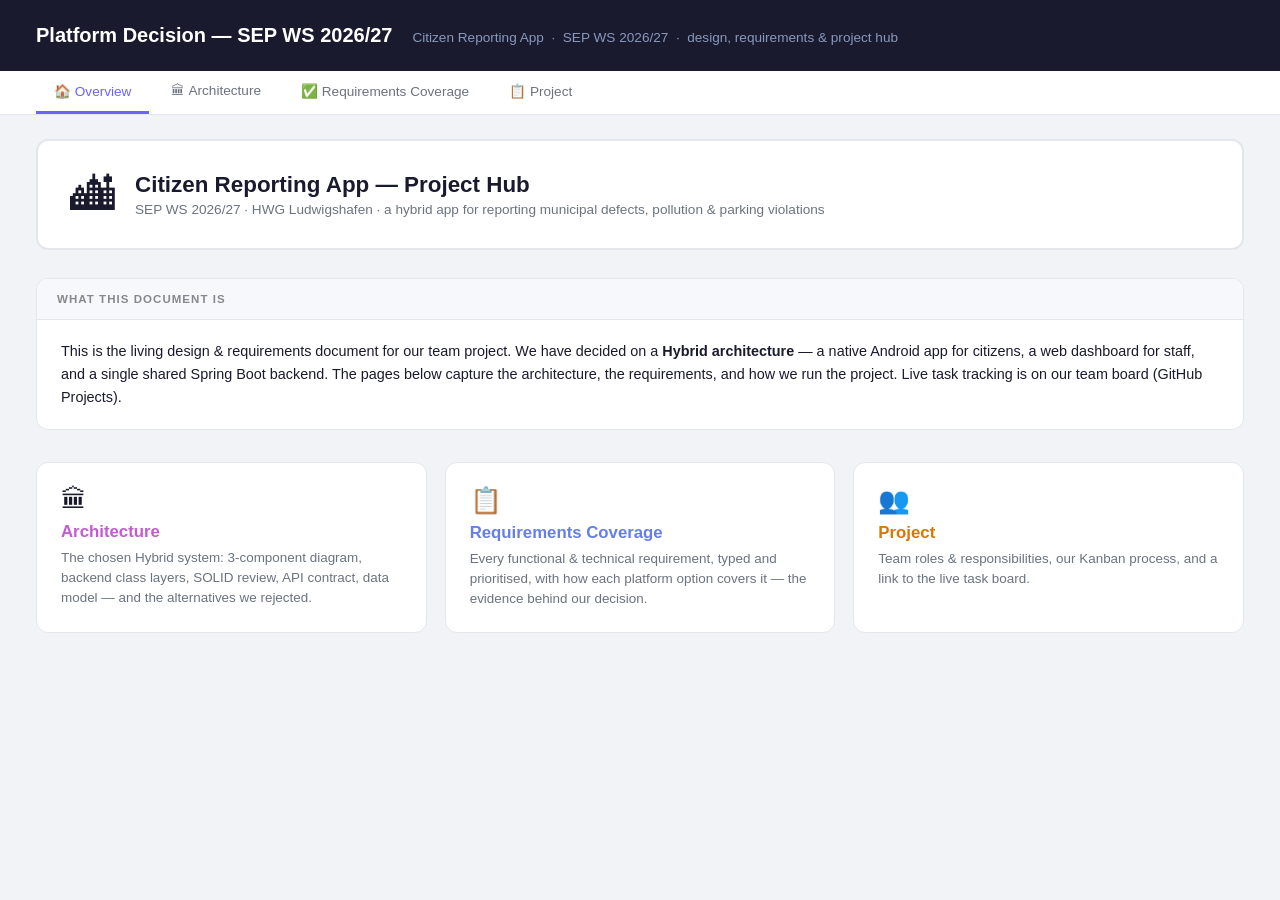
==== commit e0ed3077: "docs: refresh platform-comparison hub text and redesign phase timeline - Replace stale "Compare plat" ====
--- a/docs/platform-comparison.html
+++ b/docs/platform-comparison.html
@@ -266,18 +266,23 @@
 /* ── PROJECT VIEW ── */
 .project-page { display: flex; flex-direction: column; gap: 28px; }
 
-/* sprint timeline */
-.sprint-timeline { display: flex; gap: 0; background: var(--surface); border-radius: 12px; border: 1px solid var(--border); overflow: hidden; }
-.sprint-block { flex: 1; padding: 16px 18px; border-right: 1px solid var(--border); position: relative; }
-.sprint-block:last-child { border-right: none; }
-.sprint-block.active-phase { background: #6c63ff08; }
-.sprint-num { font-size: 0.65rem; font-weight: 700; text-transform: uppercase; letter-spacing: 0.1em; color: var(--muted); margin-bottom: 4px; }
-.sprint-name { font-size: 0.88rem; font-weight: 700; color: var(--text); margin-bottom: 6px; }
-.sprint-goal { font-size: 0.75rem; color: var(--muted); line-height: 1.4; margin-bottom: 10px; }
-.sprint-deliverables { display: flex; flex-direction: column; gap: 4px; }
-.sprint-del { font-size: 0.72rem; color: #444; padding-left: 11px; position: relative; }
-.sprint-del::before { content: "·"; position: absolute; left: 2px; color: #aaa; }
-.sprint-status { display: inline-block; font-size: 0.62rem; font-weight: 700; padding: 2px 7px; border-radius: 8px; margin-top: 10px; letter-spacing: 0.04em; }
+/* phase timeline */
+.phase-timeline { display: flex; flex-direction: column; gap: 10px; }
+.phase-block { display: grid; grid-template-columns: 56px 1fr; gap: 16px; background: var(--surface); border: 1px solid var(--border); border-radius: 12px; padding: 16px 18px; position: relative; }
+.phase-block.active-phase { background: #6c63ff08; border-color: #6c63ff55; box-shadow: 0 0 0 1px #6c63ff22; }
+.phase-block.done-phase { background: #f0fdf422; }
+.phase-rail { display: flex; flex-direction: column; align-items: center; }
+.phase-badge { width: 40px; height: 40px; border-radius: 50%; display: flex; align-items: center; justify-content: center; font-size: 1.05rem; font-weight: 800; background: #f1f5f9; color: #64748b; border: 2px solid var(--border); }
+.phase-block.active-phase .phase-badge { background: #6c63ff; color: #fff; border-color: #6c63ff; }
+.phase-block.done-phase .phase-badge { background: #dcfce7; color: #166534; border-color: #86efac; }
+.phase-body { min-width: 0; }
+.phase-head { display: flex; align-items: center; justify-content: space-between; gap: 10px; flex-wrap: wrap; margin-bottom: 4px; }
+.phase-name { font-size: 1rem; font-weight: 700; color: var(--text); }
+.phase-goal { font-size: 0.78rem; color: var(--muted); line-height: 1.45; margin-bottom: 10px; }
+.phase-deliverables { display: flex; flex-wrap: wrap; gap: 6px; }
+.phase-del { font-size: 0.72rem; color: #475569; background: #f7f8fc; border: 1px solid var(--border); border-radius: 6px; padding: 3px 9px; }
+.phase-del.done-del { background: #f0fdf4; border-color: #bbf7d0; color: #166534; }
+.phase-status { display: inline-block; font-size: 0.62rem; font-weight: 700; padding: 3px 9px; border-radius: 8px; letter-spacing: 0.04em; text-transform: uppercase; white-space: nowrap; }
 .status-done     { background: #dcfce7; color: #166534; }
 .status-active   { background: #6c63ff18; color: #6c63ff; }
 .status-pending  { background: #f1f5f9; color: #64748b; }
@@ -325,7 +330,7 @@
 
 <header>
   <h1>Platform Decision — SEP WS 2026/27</h1>
-  <span>Citizen Reporting App &nbsp;·&nbsp; Compare platform options for your team</span>
+  <span>Citizen Reporting App &nbsp;·&nbsp; SEP WS 2026/27 &nbsp;·&nbsp; design, requirements &amp; project hub</span>
 </header>
 
 <!-- TABS -->
@@ -973,7 +978,7 @@
             <path d="M310,49 C335,49 335,129 348,129" fill="none" stroke="#64748b" stroke-width="1.1" stroke-dasharray="4 3" marker-end="url(#bl-arr)"/>
           </svg>
           <p style="font-size:0.78rem;color:var(--muted);margin:14px 0 0;line-height:1.5;">
-            Solid arrows = layer dependency (each depends on the interface below). Dashed arrow = <code>ReportController</code> delegates photo uploads to <code>PhotoService</code>. This diagram will be formalised into the full UML class diagram in Sprint 2.
+            Solid arrows = layer dependency (each depends on the interface below). Dashed arrow = <code>ReportController</code> delegates photo uploads to <code>PhotoService</code>. This diagram will be formalised into the full UML class diagram in the Requirements &amp; Design phase.
           </p>
         </div>
       </div>
@@ -1403,7 +1408,7 @@
 
       <!-- Team -->
       <div class="detail-card">
-        <div class="detail-card-header">Team Roles &amp; Responsibilities <span style="font-size:0.72rem;font-weight:400;color:var(--muted);margin-left:8px">· click a member to filter the task board</span></div>
+        <div class="detail-card-header">Team Roles &amp; Responsibilities <span style="font-size:0.72rem;font-weight:400;color:var(--muted);margin-left:8px">· who owns what, across presentation &amp; report</span></div>
         <div class="detail-card-body" style="padding:0;">
           <table class="team-table">
             <thead>
@@ -1529,87 +1534,105 @@
         </div>
       </div>
 
-      <!-- Sprint timeline -->
+      <!-- Phase timeline -->
       <div class="detail-card">
-        <div class="detail-card-header">Phase Plan</div>
-        <div class="detail-card-body" style="padding:0;">
-          <div class="sprint-timeline">
-
-            <div class="sprint-block active-phase" data-sprint="Sprint 1">
-              <div class="sprint-num">Sprint 1</div>
-              <div class="sprint-name">Setup &amp; Architecture</div>
-              <div class="sprint-goal">Platform decided, architecture defined, team organised, tools agreed, product backlog created.</div>
-              <div class="sprint-deliverables">
-                <div class="sprint-del">Platform decision ✓</div>
-                <div class="sprint-del">High-level architecture</div>
-                <div class="sprint-del">API contract (endpoint list)</div>
-                <div class="sprint-del">ER / data model</div>
-                <div class="sprint-del">UML use-case diagram</div>
-                <div class="sprint-del">Product Backlog</div>
-                <div class="sprint-del">Team roles assigned</div>
-              </div>
-              <span class="sprint-status status-active">In Progress</span>
+        <div class="detail-card-header">Phase Plan <span style="font-size:0.72rem;font-weight:400;color:var(--muted);margin-left:8px">· five milestone phases &mdash; the live board is grouped the same way</span></div>
+        <div class="detail-card-body" style="padding:20px 22px;">
+          <div class="phase-timeline">
+
+            <div class="phase-block done-phase">
+              <div class="phase-rail"><div class="phase-badge">✓</div></div>
+              <div class="phase-body">
+                <div class="phase-head">
+                  <span class="phase-name">Phase 1 &middot; Setup &amp; Architecture</span>
+                  <span class="phase-status status-done">Done</span>
+                </div>
+                <div class="phase-goal">Platform decided, architecture defined, all three components scaffolded against a live backend, team &amp; tools organised.</div>
+                <div class="phase-deliverables">
+                  <span class="phase-del done-del">Platform decision ✓</span>
+                  <span class="phase-del done-del">High-level architecture ✓</span>
+                  <span class="phase-del done-del">API contract (endpoint list) ✓</span>
+                  <span class="phase-del done-del">ER / data model ✓</span>
+                  <span class="phase-del done-del">Backend + Android + Web scaffold ✓</span>
+                  <span class="phase-del done-del">Team roles assigned ✓</span>
+                </div>
+              </div>
             </div>
 
-            <div class="sprint-block" data-sprint="Sprint 2">
-              <div class="sprint-num">Sprint 2</div>
-              <div class="sprint-name">Requirements &amp; Design</div>
-              <div class="sprint-goal">All requirements formally documented. UML diagrams, ER model, SOLID review complete.</div>
-              <div class="sprint-deliverables">
-                <div class="sprint-del">Lastenheft + Pflichtenheft</div>
-                <div class="sprint-del">Persona documents</div>
-                <div class="sprint-del">UML use-case diagram</div>
-                <div class="sprint-del">UML class diagram</div>
-                <div class="sprint-del">Sequence diagrams</div>
-                <div class="sprint-del">Detailed ER model</div>
-                <div class="sprint-del">SOLID architecture review</div>
-              </div>
-              <span class="sprint-status status-pending">Pending</span>
+            <div class="phase-block active-phase">
+              <div class="phase-rail"><div class="phase-badge">2</div></div>
+              <div class="phase-body">
+                <div class="phase-head">
+                  <span class="phase-name">Phase 2 &middot; Requirements &amp; Design</span>
+                  <span class="phase-status status-active">In Progress</span>
+                </div>
+                <div class="phase-goal">Requirements formally documented. UML use-cases drive the test plan; class/sequence diagrams and personas complete.</div>
+                <div class="phase-deliverables">
+                  <span class="phase-del">Pflichtenheft (requirements spec)</span>
+                  <span class="phase-del">Personas (citizen + staff)</span>
+                  <span class="phase-del">UML use-case diagram</span>
+                  <span class="phase-del">UML class diagram</span>
+                  <span class="phase-del">Sequence diagrams</span>
+                  <span class="phase-del">Test plan (cases from use-cases)</span>
+                </div>
+              </div>
             </div>
 
-            <div class="sprint-block" data-sprint="Sprint 3">
-              <div class="sprint-num">Sprint 3</div>
-              <div class="sprint-name">Core Implementation</div>
-              <div class="sprint-goal">All three components working. Backend API complete, Android citizen flow, Web staff skeleton.</div>
-              <div class="sprint-deliverables">
-                <div class="sprint-del">Spring Boot REST API</div>
-                <div class="sprint-del">PostgreSQL schema + JPA entities</div>
-                <div class="sprint-del">Android: map + form + camera</div>
-                <div class="sprint-del">Web: report table + dashboard</div>
-                <div class="sprint-del">Photo upload + storage</div>
-                <div class="sprint-del">Staff login (session/JWT)</div>
-              </div>
-              <span class="sprint-status status-pending">Pending</span>
+            <div class="phase-block">
+              <div class="phase-rail"><div class="phase-badge">3</div></div>
+              <div class="phase-body">
+                <div class="phase-head">
+                  <span class="phase-name">Phase 3 &middot; Core Implementation</span>
+                  <span class="phase-status status-pending">Pending</span>
+                </div>
+                <div class="phase-goal">All three components working: backend API complete, Android citizen flow, Web staff dashboard.</div>
+                <div class="phase-deliverables">
+                  <span class="phase-del">Spring Boot REST API</span>
+                  <span class="phase-del">JPA entities + schema</span>
+                  <span class="phase-del">Android: map + form + camera</span>
+                  <span class="phase-del">Web: report table + dashboard</span>
+                  <span class="phase-del">Photo upload + storage</span>
+                  <span class="phase-del">Staff login (JWT)</span>
+                </div>
+              </div>
             </div>
 
-            <div class="sprint-block" data-sprint="Sprint 4">
-              <div class="sprint-num">Sprint 4</div>
-              <div class="sprint-name">Integration &amp; Testing</div>
-              <div class="sprint-goal">All components integrated end-to-end. Tests written and passing. Optional features added if time allows.</div>
-              <div class="sprint-deliverables">
-                <div class="sprint-del">End-to-end integration test</div>
-                <div class="sprint-del">Unit tests (backend services)</div>
-                <div class="sprint-del">User acceptance test (UAT)</div>
-                <div class="sprint-del">Bug fixes from testing</div>
-                <div class="sprint-del">Optional: GPS auto-fill, status tracking</div>
-                <div class="sprint-del">Demo script prepared</div>
-              </div>
-              <span class="sprint-status status-pending">Pending</span>
+            <div class="phase-block">
+              <div class="phase-rail"><div class="phase-badge">4</div></div>
+              <div class="phase-body">
+                <div class="phase-head">
+                  <span class="phase-name">Phase 4 &middot; Integration &amp; Testing</span>
+                  <span class="phase-status status-pending">Pending</span>
+                </div>
+                <div class="phase-goal">Components integrated end-to-end. Tests written and passing. Optional features added if time allows.</div>
+                <div class="phase-deliverables">
+                  <span class="phase-del">End-to-end integration test</span>
+                  <span class="phase-del">Unit tests (backend services)</span>
+                  <span class="phase-del">User acceptance test (UAT)</span>
+                  <span class="phase-del">Bug fixes from testing</span>
+                  <span class="phase-del">Optional: GPS auto-fill, status tracking</span>
+                  <span class="phase-del">Demo script prepared</span>
+                </div>
+              </div>
             </div>
 
-            <div class="sprint-block" data-sprint="Sprint 5">
-              <div class="sprint-num">Sprint 5</div>
-              <div class="sprint-name">Docs, Report &amp; Presentation</div>
-              <div class="sprint-goal">All deliverables finalised and submitted.</div>
-              <div class="sprint-deliverables">
-                <div class="sprint-del">Written report (~20 pages)</div>
-                <div class="sprint-del">Technical documentation</div>
-                <div class="sprint-del">Presentation slides (PDF)</div>
-                <div class="sprint-del">Source code ZIP</div>
-                <div class="sprint-del">Live demo rehearsal</div>
-                <div class="sprint-del">Submission 08.01.2027</div>
-              </div>
-              <span class="sprint-status status-pending">Pending</span>
+            <div class="phase-block">
+              <div class="phase-rail"><div class="phase-badge">5</div></div>
+              <div class="phase-body">
+                <div class="phase-head">
+                  <span class="phase-name">Phase 5 &middot; Docs, Report &amp; Presentation</span>
+                  <span class="phase-status status-pending">Pending</span>
+                </div>
+                <div class="phase-goal">All deliverables finalised and submitted by the deadline.</div>
+                <div class="phase-deliverables">
+                  <span class="phase-del">Written report (~20 pages)</span>
+                  <span class="phase-del">Technical documentation</span>
+                  <span class="phase-del">Presentation slides (PDF)</span>
+                  <span class="phase-del">Source code ZIP</span>
+                  <span class="phase-del">Live demo rehearsal</span>
+                  <span class="phase-del">Submission 08.01.2027</span>
+                </div>
+              </div>
             </div>
 
           </div>
@@ -1781,7 +1804,7 @@
     category: 'Library · Authentication & Authorisation',
     what: 'Spring Security is the standard security framework for Spring applications. It handles authentication (who are you?) and authorisation (what are you allowed to do?) via a filter chain that intercepts every incoming HTTP request.',
     why: 'Staff-only endpoints (edit, delete) must be protected — citizens should not be able to call them. Spring Security makes it easy to require a valid login session for specific URL patterns and reject all others. Without it, anyone who knows the API URL could delete reports.',
-    how: 'Add a SecurityConfig class that extends WebSecurityConfigurerAdapter (or uses the newer lambda DSL). Define which endpoints are public (POST /api/reports for citizen submissions) and which require ROLE_STAFF (all admin endpoints). Use HTTP Basic or session-based auth for simplicity.',
+    how: 'Add a SecurityConfig class that defines a SecurityFilterChain bean using the lambda DSL (the WebSecurityConfigurerAdapter base class was removed in Spring Security 6, which Boot 3.3.5 uses). Declare which endpoints are public (GET /api/reports and POST /api/reports for citizen submissions) and which require ROLE_STAFF (edit/delete). Staff auth is planned via JWT tokens.',
     install: '# Already included if you selected "Spring Security"\n# at start.spring.io. Otherwise add to pom.xml:\n<dependency>\n  <groupId>org.springframework.boot</groupId>\n  <artifactId>spring-boot-starter-security</artifactId>\n</dependency>\n\n# Warning: adding Spring Security locks ALL endpoints\n# by default. Configure your SecurityConfig immediately.'
   },
   'spring-jpa': {
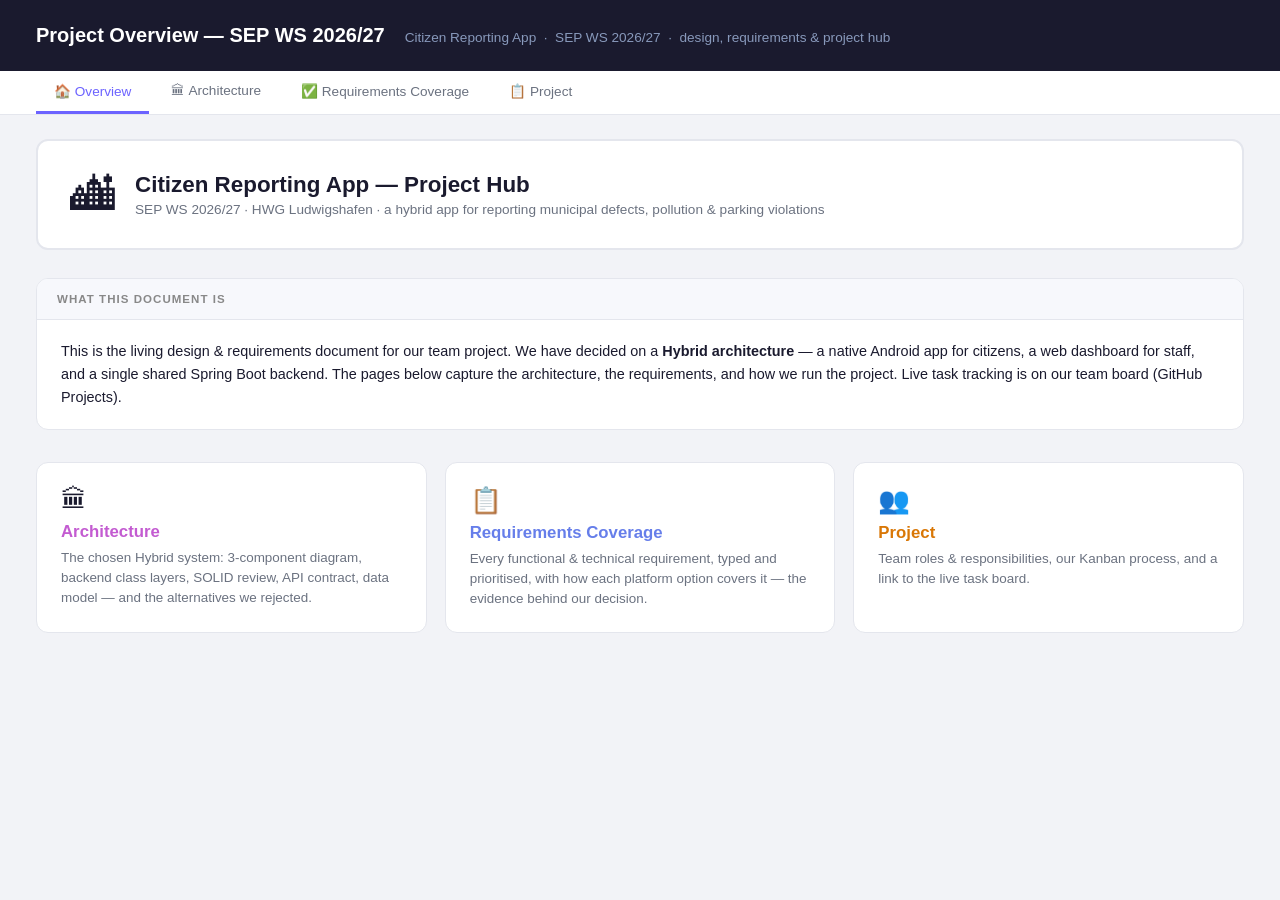
==== commit 65fde489: "docs: rename hub to "Project Overview" and drop phase progress markings - Title + H1: "Platform Deci" ====
--- a/docs/platform-comparison.html
+++ b/docs/platform-comparison.html
@@ -3,7 +3,7 @@
 <head>
 <meta charset="UTF-8">
 <meta name="viewport" content="width=device-width, initial-scale=1.0">
-<title>Platform Decision — SEP WS 2026/27</title>
+<title>Project Overview — SEP WS 2026/27</title>
 <style>
 * { box-sizing: border-box; margin: 0; padding: 0; }
 
@@ -269,23 +269,14 @@
 /* phase timeline */
 .phase-timeline { display: flex; flex-direction: column; gap: 10px; }
 .phase-block { display: grid; grid-template-columns: 56px 1fr; gap: 16px; background: var(--surface); border: 1px solid var(--border); border-radius: 12px; padding: 16px 18px; position: relative; }
-.phase-block.active-phase { background: #6c63ff08; border-color: #6c63ff55; box-shadow: 0 0 0 1px #6c63ff22; }
-.phase-block.done-phase { background: #f0fdf422; }
 .phase-rail { display: flex; flex-direction: column; align-items: center; }
 .phase-badge { width: 40px; height: 40px; border-radius: 50%; display: flex; align-items: center; justify-content: center; font-size: 1.05rem; font-weight: 800; background: #f1f5f9; color: #64748b; border: 2px solid var(--border); }
-.phase-block.active-phase .phase-badge { background: #6c63ff; color: #fff; border-color: #6c63ff; }
-.phase-block.done-phase .phase-badge { background: #dcfce7; color: #166534; border-color: #86efac; }
 .phase-body { min-width: 0; }
 .phase-head { display: flex; align-items: center; justify-content: space-between; gap: 10px; flex-wrap: wrap; margin-bottom: 4px; }
 .phase-name { font-size: 1rem; font-weight: 700; color: var(--text); }
 .phase-goal { font-size: 0.78rem; color: var(--muted); line-height: 1.45; margin-bottom: 10px; }
 .phase-deliverables { display: flex; flex-wrap: wrap; gap: 6px; }
 .phase-del { font-size: 0.72rem; color: #475569; background: #f7f8fc; border: 1px solid var(--border); border-radius: 6px; padding: 3px 9px; }
-.phase-del.done-del { background: #f0fdf4; border-color: #bbf7d0; color: #166534; }
-.phase-status { display: inline-block; font-size: 0.62rem; font-weight: 700; padding: 3px 9px; border-radius: 8px; letter-spacing: 0.04em; text-transform: uppercase; white-space: nowrap; }
-.status-done     { background: #dcfce7; color: #166534; }
-.status-active   { background: #6c63ff18; color: #6c63ff; }
-.status-pending  { background: #f1f5f9; color: #64748b; }
 
 /* team table */
 .team-table { width: 100%; border-collapse: collapse; font-size: 0.82rem; }
@@ -329,7 +320,7 @@
 <body>
 
 <header>
-  <h1>Platform Decision — SEP WS 2026/27</h1>
+  <h1>Project Overview — SEP WS 2026/27</h1>
   <span>Citizen Reporting App &nbsp;·&nbsp; SEP WS 2026/27 &nbsp;·&nbsp; design, requirements &amp; project hub</span>
 </header>
 
@@ -1540,31 +1531,29 @@
         <div class="detail-card-body" style="padding:20px 22px;">
           <div class="phase-timeline">
 
-            <div class="phase-block done-phase">
-              <div class="phase-rail"><div class="phase-badge">✓</div></div>
+            <div class="phase-block">
+              <div class="phase-rail"><div class="phase-badge">1</div></div>
               <div class="phase-body">
                 <div class="phase-head">
                   <span class="phase-name">Phase 1 &middot; Setup &amp; Architecture</span>
-                  <span class="phase-status status-done">Done</span>
                 </div>
                 <div class="phase-goal">Platform decided, architecture defined, all three components scaffolded against a live backend, team &amp; tools organised.</div>
                 <div class="phase-deliverables">
-                  <span class="phase-del done-del">Platform decision ✓</span>
-                  <span class="phase-del done-del">High-level architecture ✓</span>
-                  <span class="phase-del done-del">API contract (endpoint list) ✓</span>
-                  <span class="phase-del done-del">ER / data model ✓</span>
-                  <span class="phase-del done-del">Backend + Android + Web scaffold ✓</span>
-                  <span class="phase-del done-del">Team roles assigned ✓</span>
+                  <span class="phase-del">Platform decision</span>
+                  <span class="phase-del">High-level architecture</span>
+                  <span class="phase-del">API contract (endpoint list)</span>
+                  <span class="phase-del">ER / data model</span>
+                  <span class="phase-del">Backend + Android + Web scaffold</span>
+                  <span class="phase-del">Team roles assigned</span>
                 </div>
               </div>
             </div>
 
-            <div class="phase-block active-phase">
+            <div class="phase-block">
               <div class="phase-rail"><div class="phase-badge">2</div></div>
               <div class="phase-body">
                 <div class="phase-head">
                   <span class="phase-name">Phase 2 &middot; Requirements &amp; Design</span>
-                  <span class="phase-status status-active">In Progress</span>
                 </div>
                 <div class="phase-goal">Requirements formally documented. UML use-cases drive the test plan; class/sequence diagrams and personas complete.</div>
                 <div class="phase-deliverables">
@@ -1583,7 +1572,6 @@
               <div class="phase-body">
                 <div class="phase-head">
                   <span class="phase-name">Phase 3 &middot; Core Implementation</span>
-                  <span class="phase-status status-pending">Pending</span>
                 </div>
                 <div class="phase-goal">All three components working: backend API complete, Android citizen flow, Web staff dashboard.</div>
                 <div class="phase-deliverables">
@@ -1602,7 +1590,6 @@
               <div class="phase-body">
                 <div class="phase-head">
                   <span class="phase-name">Phase 4 &middot; Integration &amp; Testing</span>
-                  <span class="phase-status status-pending">Pending</span>
                 </div>
                 <div class="phase-goal">Components integrated end-to-end. Tests written and passing. Optional features added if time allows.</div>
                 <div class="phase-deliverables">
@@ -1621,7 +1608,6 @@
               <div class="phase-body">
                 <div class="phase-head">
                   <span class="phase-name">Phase 5 &middot; Docs, Report &amp; Presentation</span>
-                  <span class="phase-status status-pending">Pending</span>
                 </div>
                 <div class="phase-goal">All deliverables finalised and submitted by the deadline.</div>
                 <div class="phase-deliverables">
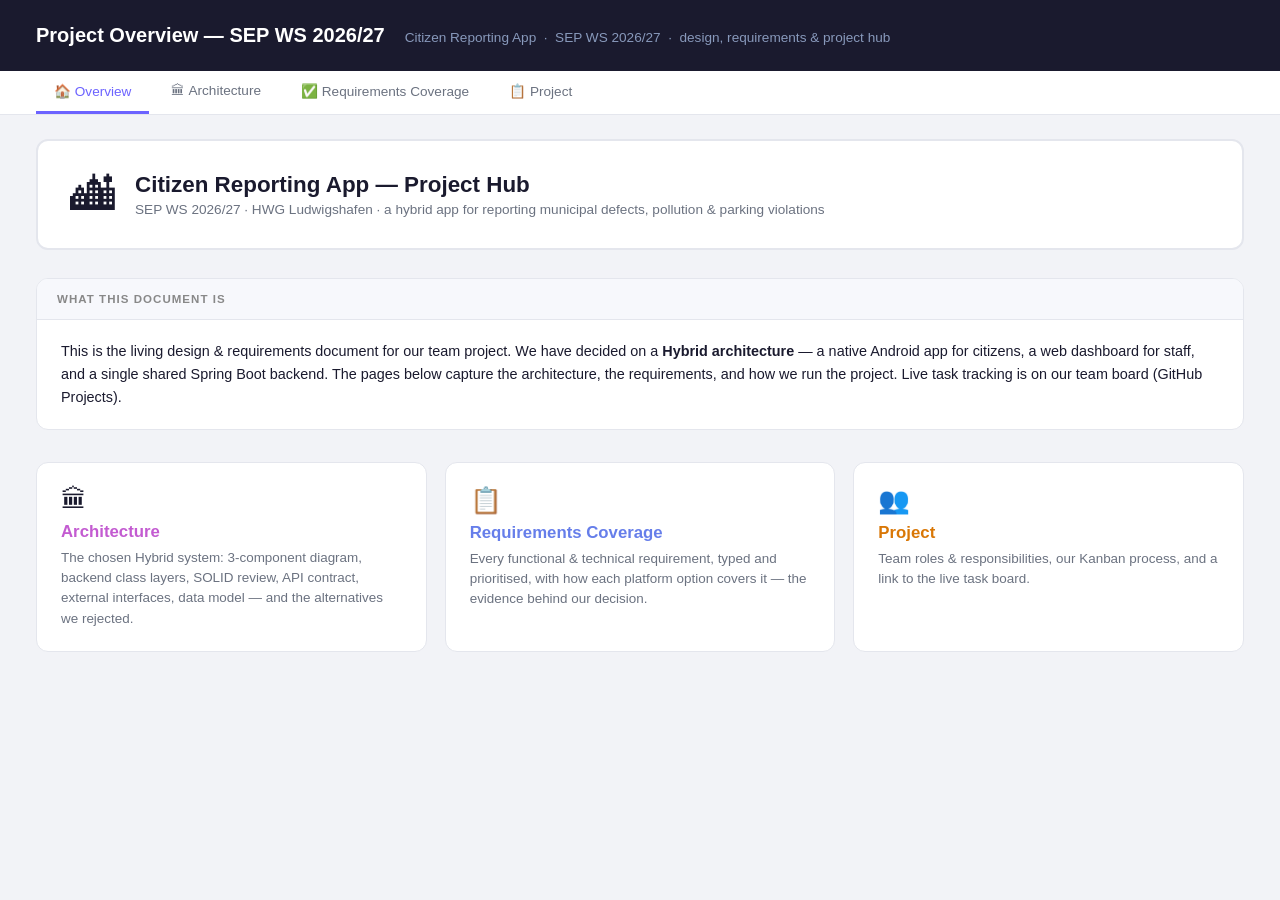
==== commit 7e04f310: "docs: add External Interfaces (Schnittstellen) spec section Identify third-party systems at specific" ====
--- a/docs/platform-comparison.html
+++ b/docs/platform-comparison.html
@@ -360,7 +360,7 @@
           <div class="detail-card-body" style="padding:22px 24px;">
             <div style="font-size:1.6rem;margin-bottom:8px;">🏛</div>
             <div style="font-weight:700;font-size:1.05rem;margin-bottom:6px;color:var(--hybrid);">Architecture</div>
-            <div style="font-size:0.84rem;color:var(--muted);line-height:1.5;">The chosen Hybrid system: 3-component diagram, backend class layers, SOLID review, API contract, data model — and the alternatives we rejected.</div>
+            <div style="font-size:0.84rem;color:var(--muted);line-height:1.5;">The chosen Hybrid system: 3-component diagram, backend class layers, SOLID review, API contract, external interfaces, data model — and the alternatives we rejected.</div>
           </div>
         </div>
         <div class="detail-card" style="cursor:pointer;" onclick="document.querySelector('.tab[data-view=&quot;requirements&quot;]').click()">
@@ -1088,6 +1088,62 @@
         </div>
       </div>
 
+      <!-- External Interfaces -->
+      <div class="detail-card">
+        <div class="detail-card-header">External Interfaces <span style="font-size:0.72rem;font-weight:400;color:var(--muted);margin-left:8px">· third-party systems we depend on &mdash; identified at specification time (Schnittstellen)</span></div>
+        <div class="detail-card-body" style="padding:24px 28px;">
+
+          <style>
+            .ext-tbl { width:100%;border-collapse:collapse;font-size:0.78rem;border:1px solid var(--border);border-radius:8px;overflow:hidden;margin-bottom:16px; }
+            .ext-tbl th { background:#f7f8fc;text-align:left;padding:8px 11px;font-size:0.66rem;text-transform:uppercase;letter-spacing:0.05em;color:#8a8fa3;border-bottom:2px solid var(--border);vertical-align:bottom; }
+            .ext-tbl td { padding:9px 11px;border-bottom:1px solid #f0f0f4;vertical-align:top;line-height:1.45; }
+            .ext-tbl tr:last-child td { border-bottom:none; }
+            .ext-tbl code { font-size:0.73rem;background:#f4f4f8;padding:1px 5px;border-radius:4px; }
+            .ext-name { font-weight:700;color:var(--text);white-space:nowrap; }
+            .ext-opt { display:inline-block;font-size:0.6rem;font-weight:700;background:#fef3c7;color:#92400e;padding:1px 6px;border-radius:6px;margin-left:5px;vertical-align:middle;letter-spacing:0.03em; }
+          </style>
+
+          <p style="font-size:0.84rem;line-height:1.6;margin:0 0 16px;color:var(--text);">
+            Besides our own REST API (the internal seam documented above), the system talks to a small number of <strong>external services we do not control</strong>. We identify them here during specification &mdash; their constraints (no API key, usage limits, attribution) shape the architecture and must be planned early, not discovered during implementation.
+          </p>
+
+          <table class="ext-tbl">
+            <thead>
+              <tr>
+                <th style="width:150px">Interface</th>
+                <th style="width:90px">Used by</th>
+                <th>Protocol &amp; data</th>
+                <th>Constraints &amp; policy</th>
+              </tr>
+            </thead>
+            <tbody>
+              <tr>
+                <td><span class="ext-name">OpenStreetMap<br>tile servers</span></td>
+                <td>Web (via Leaflet)<br>Android (via OSMDroid)</td>
+                <td>Outbound HTTPS <code>GET</code> for raster map tiles from <code>tile.openstreetmap.org</code>. No request body; response is PNG tile images. One-way (we only read).</td>
+                <td>No API key. Subject to the <strong>OSM Tile Usage Policy</strong>: identify with a valid <code>User-Agent</code>, no bulk/heavy automated downloading, and <strong>display OSM attribution</strong> on the map. Free for a project of our scale.</td>
+              </tr>
+              <tr>
+                <td><span class="ext-name">Nominatim</span><span class="ext-opt">OPTIONAL</span></td>
+                <td>Web + Android (only if address search is built)</td>
+                <td>Outbound HTTPS <code>GET</code> for geocoding / reverse-geocoding (address &harr; coordinates), JSON response.</td>
+                <td>Stricter policy: <strong>max 1 request/second</strong>, required <code>User-Agent</code>, no heavy use. <strong>Deferred</strong> &mdash; our plan is click/tap-to-pin, which needs no geocoding. Documented so the limit is known <em>if</em> we add address search.</td>
+              </tr>
+              <tr>
+                <td><span class="ext-name">Device GPS</span></td>
+                <td>Android</td>
+                <td>Local OS location API (not a network call) &mdash; reads current coordinates to pre-fill the report location.</td>
+                <td>Requires the user's <strong>runtime location permission</strong>. Must degrade gracefully if denied: the citizen can still pin manually on the map.</td>
+              </tr>
+            </tbody>
+          </table>
+
+          <p style="font-size:0.78rem;color:var(--muted);margin:0;line-height:1.55;">
+            <strong>Failure handling (planned):</strong> all three are non-critical to core submission. If OSM tiles fail to load the map shows a blank/offline grid but the form still submits; if GPS is unavailable the user pins manually. No external service is on the critical path for saving a report &mdash; the only hard dependency is our own backend.
+          </p>
+        </div>
+      </div>
+
       <!-- Data Model -->
       <div class="detail-card">
         <div class="detail-card-header">Data Model</div>
